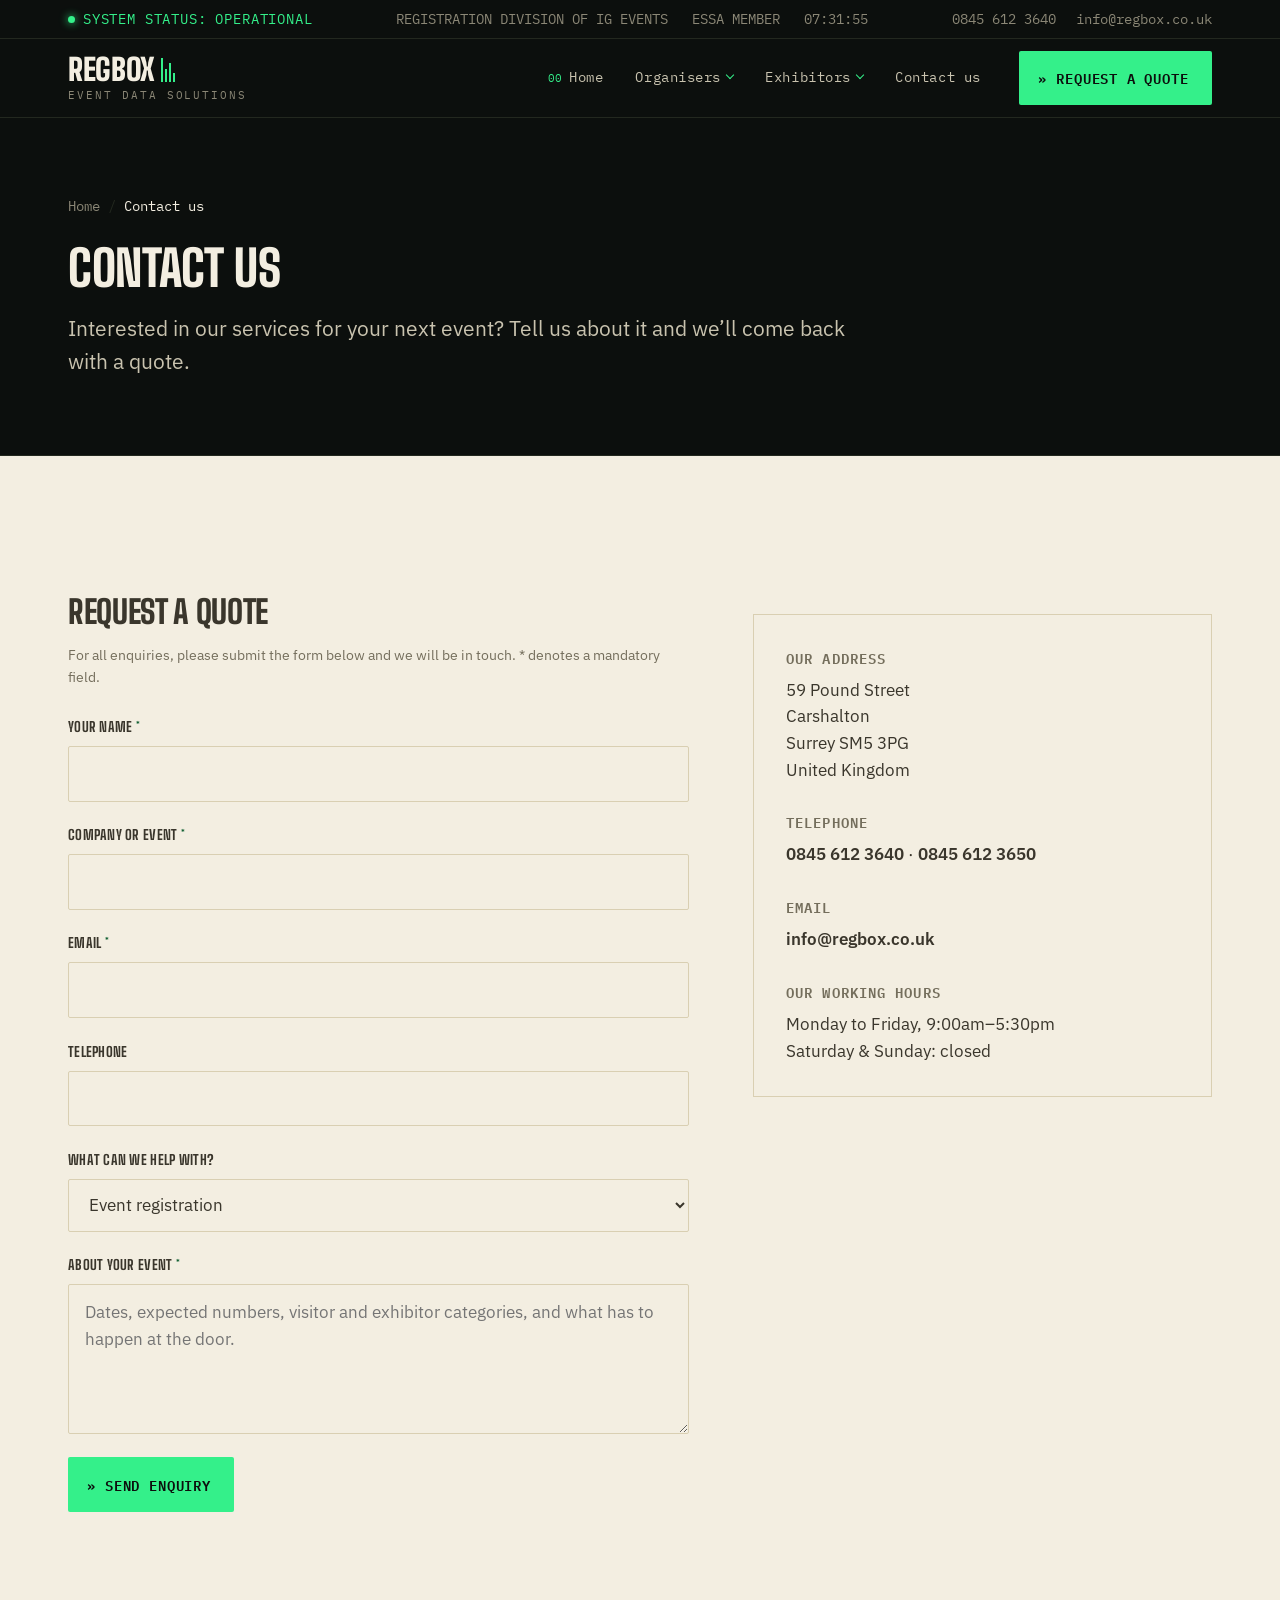
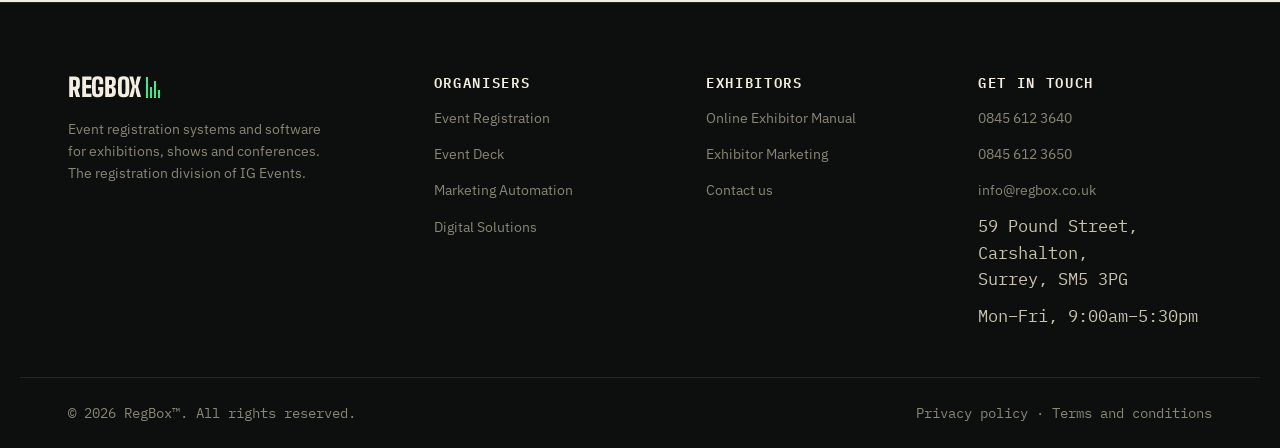
==== contact-us/index.html @ 1c0a96cd "RegBox v2 — "The Manifest" redesign concept Full site: homepage plus seven interior pages matching r" ====
<!doctype html>
<html lang="en-GB">
<head>
<meta charset="utf-8">
<meta name="viewport" content="width=device-width, initial-scale=1">
<title>Contact us — RegBox</title>
<meta name="description" content="Contact RegBox for event registration systems, exhibitor manuals and lead capture. 0845 612 3640, info@regbox.co.uk, 59 Pound Street, Carshalton, Surrey, SM5 3PG.">
<link rel="canonical" href="https://www.regbox.co.uk/contact-us/">
<meta name="robots" content="index, follow">
<link rel="icon" href="data:image/svg+xml,%3Csvg xmlns='http://www.w3.org/2000/svg' viewBox='0 0 32 32'%3E%3Crect width='32' height='32' fill='%230C0F0D'/%3E%3Crect x='9' y='9' width='14' height='14' fill='%2334F08A'/%3E%3C/svg%3E">
<meta name="theme-color" content="#0C0F0D">

<meta property="og:type" content="website">
<meta property="og:site_name" content="RegBox">
<meta property="og:locale" content="en_GB">
<meta property="og:title" content="Contact us — RegBox">
<meta property="og:description" content="Contact RegBox for event registration systems, exhibitor manuals and lead capture. 0845 612 3640, info@regbox.co.uk, 59 Pound Street, Carshalton, Surrey, SM5 3PG.">
<meta property="og:url" content="https://www.regbox.co.uk/contact-us/">
<meta name="twitter:card" content="summary">
<meta name="twitter:title" content="Contact us — RegBox">
<meta name="twitter:description" content="Contact RegBox for event registration systems, exhibitor manuals and lead capture. 0845 612 3640, info@regbox.co.uk, 59 Pound Street, Carshalton, Surrey, SM5 3PG.">

<link rel="preconnect" href="https://fonts.googleapis.com">
<link rel="preconnect" href="https://fonts.gstatic.com" crossorigin>
<link href="https://fonts.googleapis.com/css2?family=Big+Shoulders:wght@500;700;800;900&family=IBM+Plex+Mono:wght@400;500;600&family=IBM+Plex+Sans:wght@400;500;600;700&display=swap" rel="stylesheet">
<link rel="stylesheet" href="../assets/css/style.css?v=3">

<script type="application/ld+json">{"@context":"https://schema.org","@type":"Organization","name":"RegBox","alternateName":"RegBox™","url":"https://www.regbox.co.uk/","description":"Event registration systems, onsite badging, exhibitor manuals and event data solutions for UK exhibitions, shows and conferences.","telephone":"+44-845-612-3640","email":"info@regbox.co.uk","address":{"@type":"PostalAddress","streetAddress":"59 Pound Street","addressLocality":"Carshalton","addressRegion":"Surrey","postalCode":"SM5 3PG","addressCountry":"GB"},"parentOrganization":{"@type":"Organization","name":"IG Events"},"memberOf":{"@type":"Organization","name":"ESSA — Event Supplier and Services Association"}}</script>
<script type="application/ld+json">{"@context":"https://schema.org","@type":"BreadcrumbList","itemListElement":[{"@type":"ListItem","position":1,"name":"Home","item":"https://www.regbox.co.uk/"},{"@type":"ListItem","position":2,"name":"Contact us","item":"https://www.regbox.co.uk/contact-us/"}]}</script>
</head>
<body>

<a class="skip" href="#main">Skip to content</a>

<div class="manibar">
  <div class="wrap manibar__in">
    <p class="manibar__status"><span class="dot" aria-hidden="true"></span> SYSTEM STATUS: OPERATIONAL</p>
    <p class="manibar__mid">
      <span>REGISTRATION DIVISION OF IG EVENTS</span>
      <span>ESSA MEMBER</span>
      <span id="clock" class="mono" aria-label="Current time"></span>
    </p>
    <p class="manibar__links">
      <a href="tel:+448456123640">0845 612 3640</a>
      <a href="mailto:info@regbox.co.uk">info@regbox.co.uk</a>
    </p>
  </div>
</div>

<header class="site-head">
  <div class="wrap site-head__in">
    <a class="brand" href="../">
      <span class="brand__word">REGBOX<span class="bar" aria-hidden="true"><i></i><i></i><i></i><i></i></span></span>
      <span class="brand__tag">Event data solutions</span>
    </a>
    <input type="checkbox" id="navtoggle" class="navtoggle" hidden>
    <label for="navtoggle" class="burger" aria-label="Open menu"><span></span><span></span><span></span></label>
    <nav class="nav" aria-label="Primary">
      <ul>
        <li><a href="../"><span class="no">00</span> Home</a></li>
        <li class="has-sub">
          <button type="button" class="nav__parent" aria-expanded="false">Organisers</button>
          <ul class="sub">
            <li><a href="../event-registration/">Event Registration</a></li>
            <li><a href="../event-deck/">Event Deck</a></li>
            <li><a href="../marketing-automation/">Marketing Automation</a></li>
            <li><a href="../digital-solutions/">Digital Solutions</a></li>
          </ul>
        </li>
        <li class="has-sub">
          <button type="button" class="nav__parent" aria-expanded="false">Exhibitors</button>
          <ul class="sub">
            <li><a href="../online-exhibitor-manual/">Online Exhibitor Manual</a></li>
            <li><a href="../exhibitor-marketing/">Exhibitor Marketing</a></li>
          </ul>
        </li>
        <li><a href="../contact-us/" aria-current="page">Contact us</a></li>
      </ul>
      <a class="btn btn--primary nav__cta" href="../contact-us/">Request a quote</a>
    </nav>
  </div>
</header>

<main id="main">

  <section class="phead">
    <div class="wrap">
      <ol class="crumbs">
        <li><a href="../">Home</a></li>
        <li aria-current="page">Contact us</li>
      </ol>
      <h1>Contact us</h1>
      <p class="phead__lede">Interested in our services for your next event? Tell us about it and we’ll come back with a quote.</p>
    </div>
  </section>

  <section class="section section--paper">
    <div class="wrap">
      <div class="contact">
        <div>
          <h2 style="font-size: var(--step-2); margin-bottom: 1rem;">Request a quote</h2>
          <p class="formnote">For all enquiries, please submit the form below and we will
             be in touch. <span class="req">*</span> denotes a mandatory field.</p>

          <!-- NOT WIRED UP. A static site cannot process a submission. Point action= at a
               form service or an endpoint before this goes live, or the form will
               silently do nothing. -->
          <form method="post" action="#" novalidate>
            <div class="field">
              <label for="f-name">Your name <span class="req" aria-hidden="true">*</span></label>
              <input id="f-name" name="name" type="text" autocomplete="name" required>
            </div>
            <div class="field">
              <label for="f-company">Company or event <span class="req" aria-hidden="true">*</span></label>
              <input id="f-company" name="company" type="text" autocomplete="organization" required>
            </div>
            <div class="field">
              <label for="f-email">Email <span class="req" aria-hidden="true">*</span></label>
              <input id="f-email" name="email" type="email" autocomplete="email" required>
            </div>
            <div class="field">
              <label for="f-phone">Telephone</label>
              <input id="f-phone" name="phone" type="tel" autocomplete="tel">
            </div>
            <div class="field">
              <label for="f-interest">What can we help with?</label>
              <select id="f-interest" name="interest">
                <option>Event registration</option>
                <option>Event Deck</option>
                <option>Marketing automation</option>
                <option>Digital solutions</option>
                <option>Online exhibitor manual</option>
                <option>Exhibitor marketing</option>
                <option>Something else</option>
              </select>
            </div>
            <div class="field">
              <label for="f-msg">About your event <span class="req" aria-hidden="true">*</span></label>
              <textarea id="f-msg" name="message" required
                placeholder="Dates, expected numbers, visitor and exhibitor categories, and what has to happen at the door."></textarea>
            </div>
            <button class="btn btn--primary" type="submit">Send enquiry</button>
          </form>
        </div>

        <dl class="deets">
          <div>
            <dt>Our address</dt>
            <dd><address>59 Pound Street<br>Carshalton<br>Surrey SM5 3PG<br>United Kingdom</address></dd>
          </div>
          <div>
            <dt>Telephone</dt>
            <dd><a href="tel:+448456123640">0845 612 3640</a> &middot; <a href="tel:+448456123650">0845 612 3650</a></dd>
          </div>
          <div>
            <dt>Email</dt>
            <dd><a href="mailto:info@regbox.co.uk">info@regbox.co.uk</a></dd>
          </div>
          <div>
            <dt>Our working hours</dt>
            <dd>Monday to Friday, 9:00am&ndash;5:30pm<br>Saturday &amp; Sunday: closed</dd>
          </div>
        </dl>
      </div>
    </div>
  </section>

</main>

<footer class="foot">
  <div class="wrap foot__in">
    <div class="foot__brand">
      <a class="brand" href="../"><span class="brand__word">REGBOX<span class="bar" aria-hidden="true"><i></i><i></i><i></i><i></i></span></span></a>
      <p>Event registration systems and software for exhibitions, shows and
         conferences. The registration division of IG&nbsp;Events.</p>
    </div>
    <nav class="foot__nav" aria-label="Organisers">
      <h2>Organisers</h2>
      <ul>
        <li><a href="../event-registration/">Event Registration</a></li>
        <li><a href="../event-deck/">Event Deck</a></li>
        <li><a href="../marketing-automation/">Marketing Automation</a></li>
        <li><a href="../digital-solutions/">Digital Solutions</a></li>
      </ul>
    </nav>
    <nav class="foot__nav" aria-label="Exhibitors">
      <h2>Exhibitors</h2>
      <ul>
        <li><a href="../online-exhibitor-manual/">Online Exhibitor Manual</a></li>
        <li><a href="../exhibitor-marketing/">Exhibitor Marketing</a></li>
        <li><a href="../contact-us/">Contact us</a></li>
      </ul>
    </nav>
    <div class="foot__contact">
      <h2>Get in touch</h2>
      <ul>
        <li><a href="tel:+448456123640">0845 612 3640</a></li>
        <li><a href="tel:+448456123650">0845 612 3650</a></li>
        <li><a href="mailto:info@regbox.co.uk">info@regbox.co.uk</a></li>
        <li class="mono">59 Pound Street, Carshalton,<br>Surrey, SM5 3PG</li>
        <li class="mono">Mon–Fri, 9:00am–5:30pm</li>
      </ul>
    </div>
  </div>
  <div class="wrap foot__legal">
    <p>&copy; <span id="yr">2026</span> RegBox™. All rights reserved.</p>
    <p><a href="../privacy-policy/">Privacy policy</a> · <a href="../tos/">Terms and conditions</a></p>
  </div>
</footer>

<script src="../assets/js/site.js?v=3" defer></script>
</body>
</html>
---- assets/css/style.css ----
/* ==========================================================================
   RegBox — homepage concept: "The Manifest"
   RegBox turns a person into a validated record the moment they sign up, and
   that record is checked at the door and read again at the stand. This design
   treats the homepage as that record's own paper trail: a departures manifest
   for a show floor, set in split-flap and ticket-stock materials, not a
   generic SaaS dashboard mock.

   Palette is a deliberate departure from the brand's own consumer orange —
   this is a concept exploration, not the shipped identity. Near-black board,
   warm ticket-stock paper, one phosphor-green signal colour (the "admitted"
   light), used the way a real departures board uses it: sparingly, for status.

   Contrast, measured:
     #34F08A (signal) on #0C0F0D (ink)   ≈ 15.4:1 — safe for any text size.
     #0B5C2E (signal-deep) on #F3EEE1 (paper) ≈ 8.9:1 — safe for body text.
     #C9C3AF (muted-on-ink) on #0C0F0D        ≈ 9.7:1 — body copy on dark.
     #3A362C (body) on #F3EEE1                ≈ 10.8:1 — body copy on paper.
   ========================================================================== */

:root {
  --ink: #0C0F0D;
  --ink-2: #171B18;        /* panel tone one step up from the ground, on dark */
  --ink-3: #23281F;        /* hairline / row-divider tone on dark */
  --paper: #F3EEE1;
  --paper-2: #E7DFC9;      /* ticket-stock shade for alternating rows, on light */
  --line-paper: #D9CFB2;

  --signal: #34F08A;       /* bright phosphor — large text, icons, glow, dark ground only */
  --signal-deep: #0B5C2E;  /* body-size signal text, light ground */
  --signal-dim: rgba(52, 240, 138, .16);

  --body-on-ink: #C9C3AF;
  --muted-on-ink: #8B8776;
  --body: #3A362C;
  --muted: #746E5C;

  --wrap: 1240px;
  --gut: clamp(1.25rem, 4vw, 3rem);
  --r: 2px;

  --display: 'Big Shoulders', system-ui, sans-serif;
  --body-font: 'IBM Plex Sans', system-ui, sans-serif;
  --mono: 'IBM Plex Mono', ui-monospace, 'SFMono-Regular', monospace;

  --step--1: clamp(0.8rem, 0.78rem + 0.1vw, 0.875rem);
  --step-0:  clamp(0.9375rem, 0.9rem + 0.18vw, 1.0625rem);
  --step-1:  clamp(1.125rem, 1.05rem + 0.36vw, 1.375rem);
  --step-2:  clamp(1.5rem, 1.3rem + 0.9vw, 2.1rem);
  --step-3:  clamp(2rem, 1.55rem + 2vw, 3.1rem);
  --step-4:  clamp(2.75rem, 1.7rem + 4.6vw, 5.6rem);

  --ease: cubic-bezier(0.2, 0.85, 0.3, 1);
  --ease-flap: cubic-bezier(0.5, 0, 0.15, 1);
}

/* --------------------------------------------------------------- reset -- */

*, *::before, *::after { box-sizing: border-box; }
html { -webkit-text-size-adjust: 100%; }
body {
  margin: 0;
  font-family: var(--body-font);
  font-size: var(--step-0);
  line-height: 1.6;
  color: var(--body-on-ink);
  background: var(--ink);
  -webkit-font-smoothing: antialiased;
}
img { max-width: 100%; height: auto; display: block; }
h1, h2, h3 { margin: 0; font-family: var(--display); font-weight: 800; line-height: 0.95; text-transform: uppercase; letter-spacing: -0.01em; text-wrap: balance; }
p { margin: 0; }
ul, ol { margin: 0; padding: 0; list-style: none; }
a { color: inherit; text-decoration: none; }

:where(a, button, input, label, [tabindex]):focus-visible {
  outline: 2px solid var(--signal);
  outline-offset: 3px;
  border-radius: 1px;
}

.wrap { width: 100%; max-width: var(--wrap); margin-inline: auto; padding-inline: var(--gut); }
.mono { font-family: var(--mono); }

.skip { position: absolute; left: -9999px; top: 0; z-index: 99; background: var(--signal); color: var(--ink); padding: .75rem 1.25rem; font-weight: 700; }
.skip:focus { left: 0; }

/* ---------------------------------------------------------- ledger tags -- */

.tag {
  display: inline-flex; align-items: center; gap: .45rem;
  font-family: var(--mono); font-size: var(--step--1);
  letter-spacing: .04em; text-transform: uppercase;
  padding: .3rem .6rem; border: 1px solid var(--ink-3); border-radius: var(--r);
  color: var(--muted-on-ink);
}
.tag::before { content: ""; width: 6px; height: 6px; border-radius: 50%; background: var(--signal); box-shadow: 0 0 6px var(--signal); flex: none; }

/* ---------------------------------------------------------- perforation -- */

.perf {
  height: 14px;
  background-image: radial-gradient(circle at center, var(--ink) 0 3px, transparent 3.5px);
  background-size: 16px 16px;
  background-repeat: repeat-x;
  background-position: center;
}
.perf--paper { background-image: radial-gradient(circle at center, var(--paper) 0 3px, transparent 3.5px); }

/* ------------------------------------------------------------ buttons -- */

.btn {
  display: inline-flex; align-items: center; gap: .6rem;
  font-family: var(--mono); font-weight: 600; font-size: var(--step--1);
  letter-spacing: .06em; text-transform: uppercase;
  padding: .95rem 1.4rem 0.95rem 1.1rem;
  border: 1px solid transparent; border-radius: var(--r);
  transition: background-color .18s var(--ease), color .18s var(--ease), border-color .18s var(--ease), transform .18s var(--ease);
  position: relative;
}
.btn::before { content: "»"; font-family: var(--mono); }
.btn--primary { background: var(--signal); color: var(--ink); }
.btn--primary:hover { background: #5CF7A3; transform: translateY(-2px); }
.btn--primary:active { transform: translateY(0); }
.btn--line { border-color: var(--ink-3); color: var(--body-on-ink); }
.btn--line:hover { border-color: var(--signal); color: var(--signal); }
.btn--line-dark { border-color: var(--line-paper); color: var(--body); }
.btn--line-dark:hover { border-color: var(--signal-deep); color: var(--signal-deep); }

.tel {
  font-family: var(--mono); font-weight: 600; font-size: var(--step-0);
  border-bottom: 1px solid currentColor; padding-bottom: 1px;
}

/* ------------------------------------------------------------ manifest bar -- */

.manibar {
  background: var(--ink); border-bottom: 1px solid var(--ink-3);
  font-family: var(--mono); font-size: var(--step--1); color: var(--muted-on-ink);
}
.manibar__in {
  display: flex; align-items: center; justify-content: space-between;
  gap: 1rem; padding-block: .5rem; flex-wrap: wrap;
}
.manibar__status { display: flex; align-items: center; gap: .5rem; color: var(--signal); letter-spacing: .06em; }
.manibar__status .dot { width: 7px; height: 7px; border-radius: 50%; background: var(--signal); box-shadow: 0 0 8px var(--signal); animation: pulse 2.2s var(--ease) infinite; }
.manibar__mid { display: flex; gap: 1.5rem; flex-wrap: wrap; color: var(--muted-on-ink); }
.manibar__links { display: flex; gap: 1.25rem; }
.manibar a:hover { color: var(--signal); }
@keyframes pulse { 0%, 100% { opacity: 1; } 50% { opacity: .35; } }

/* ------------------------------------------------------------------ head -- */

.site-head { background: var(--ink); position: sticky; top: 0; z-index: 30; border-bottom: 1px solid var(--ink-3); }
.site-head__in { display: flex; align-items: center; justify-content: space-between; gap: 1.5rem; min-height: 78px; }
.brand { display: flex; flex-direction: column; line-height: 1; gap: .3rem; }
.brand__word { font-family: var(--display); font-weight: 900; font-size: 1.9rem; letter-spacing: -.01em; color: var(--paper); display: flex; align-items: center; gap: .35rem; }
.brand__word .bar { display: inline-flex; gap: 2px; align-items: flex-end; height: .8em; }
.brand__word .bar i { display: block; width: 2px; background: var(--signal); }
.brand__word .bar i:nth-child(1) { height: 100%; } .brand__word .bar i:nth-child(2) { height: 55%; }
.brand__word .bar i:nth-child(3) { height: 80%; } .brand__word .bar i:nth-child(4) { height: 40%; }
.brand__tag { font-family: var(--mono); font-size: .68rem; letter-spacing: .18em; text-transform: uppercase; color: var(--muted-on-ink); }

.nav { display: flex; align-items: center; gap: clamp(1.5rem, 3vw, 3rem); }
.nav ul { display: flex; gap: clamp(1.25rem, 2.5vw, 2.25rem); }
.nav ul a {
  font-family: var(--mono); font-size: var(--step--1); letter-spacing: .04em;
  color: var(--body-on-ink); display: flex; align-items: baseline; gap: .4rem;
  padding-block: .3rem; border-bottom: 2px solid transparent;
  transition: color .18s var(--ease), border-color .18s var(--ease);
}
.nav ul a .no { color: var(--signal); font-size: .82em; }
.nav ul a:hover { color: var(--paper); border-color: var(--signal); }
.navtoggle, .burger { display: none; }

/* Organisers/Exhibitors group other pages and have none of their own on the
   live site (href="#"), so they're buttons, not links — matches regbox.co.uk. */
.nav__parent {
  font: inherit; font-family: var(--mono); font-size: var(--step--1); letter-spacing: .04em;
  color: var(--body-on-ink); background: none; border: 0; cursor: pointer;
  padding: .3rem 0; margin: 0; display: inline-flex; align-items: center; gap: .4rem;
  border-bottom: 2px solid transparent;
  transition: color .18s var(--ease), border-color .18s var(--ease);
}
.nav__parent::after {
  content: ""; width: 6px; height: 6px;
  border-right: 1.5px solid var(--signal); border-bottom: 1.5px solid var(--signal);
  transform: translateY(-2px) rotate(45deg);
  transition: transform .18s var(--ease);
}
.nav__parent[aria-expanded="true"]::after { transform: translateY(1px) rotate(-135deg); }
.has-sub { position: relative; }
.has-sub:hover .nav__parent, .has-sub:focus-within .nav__parent { color: var(--paper); border-color: var(--signal); }

.sub {
  position: absolute; top: 100%; left: -1.25rem; z-index: 30;
  min-width: 250px; background: var(--ink-2); border: 1px solid var(--ink-3);
  padding: .4rem 0;
  opacity: 0; visibility: hidden; transform: translateY(-4px);
  transition: opacity .16s var(--ease), transform .16s var(--ease), visibility .16s;
}
.has-sub:hover .sub, .has-sub:focus-within .sub,
.nav__parent[aria-expanded="true"] + .sub { opacity: 1; visibility: visible; transform: none; }
.sub a {
  display: block; padding: .65rem 1.25rem;
  font-family: var(--mono); font-size: var(--step--1); color: var(--body-on-ink);
}
.sub a:hover, .sub a:focus-visible { background: var(--ink-3); color: var(--paper); }
.sub a[aria-current="page"] { color: var(--signal); }

/* ----------------------------------------------------------------- hero -- */

.hero { background: var(--ink); padding-block: clamp(3rem, 6vw, 5.5rem) clamp(3.5rem, 7vw, 6.5rem); overflow: clip; position: relative; }
.hero__in { display: grid; gap: clamp(2.5rem, 5vw, 4.5rem); grid-template-columns: minmax(0, 1.1fr) minmax(0, .9fr); align-items: center; }

.flapline { display: grid; gap: .2em; }
.flapword {
  font-family: var(--display); font-weight: 900; text-transform: uppercase;
  font-size: var(--step-4); line-height: .92; letter-spacing: -.01em;
  color: var(--paper); white-space: nowrap;
}
.flapword .face { display: inline-block; }
.flapword.is-live .face { color: var(--signal); text-shadow: 0 0 24px var(--signal-dim); }

.hero__lede { margin-top: 1.75rem; font-size: var(--step-1); line-height: 1.55; max-width: 46ch; color: var(--body-on-ink); }
.hero__actions { margin-top: 2.25rem; display: flex; flex-wrap: wrap; align-items: center; gap: 1.25rem; }
.hero__tags { margin-top: 2.25rem; display: flex; flex-wrap: wrap; gap: .6rem; }

/* the boarding-record card */
.ticket { background: var(--ink-2); border: 1px solid var(--ink-3); border-radius: var(--r); position: relative; }
.ticket__head { display: flex; justify-content: space-between; align-items: center; padding: 1.1rem 1.4rem; }
.ticket__head .lbl { font-family: var(--mono); font-size: .7rem; letter-spacing: .14em; text-transform: uppercase; color: var(--muted-on-ink); }
.ticket__head .id { font-family: var(--mono); font-size: .7rem; color: var(--signal); letter-spacing: .06em; }
.ticket__rows { padding: .5rem 1.4rem 1.4rem; display: grid; gap: 0; }
.trow { display: grid; grid-template-columns: 28px 1fr auto; align-items: center; gap: 1rem; padding-block: 1.1rem; border-top: 1px solid var(--ink-3); opacity: .4; transition: opacity .5s var(--ease); }
.trow:first-child { border-top: 0; }
.trow.is-lit { opacity: 1; }
.trow__dot { width: 12px; height: 12px; border-radius: 50%; border: 1.5px solid var(--ink-3); transition: border-color .4s var(--ease), background-color .4s var(--ease), box-shadow .4s var(--ease); }
.trow.is-lit .trow__dot { border-color: var(--signal); background: var(--signal); box-shadow: 0 0 10px var(--signal); }
.trow__label { display: flex; flex-direction: column; gap: .15rem; }
.trow__stage { font-family: var(--mono); font-size: .68rem; letter-spacing: .12em; text-transform: uppercase; color: var(--muted-on-ink); }
.trow__name { font-family: var(--display); font-weight: 700; font-size: 1.15rem; text-transform: uppercase; color: var(--paper); letter-spacing: 0; }
.trow__status { font-family: var(--mono); font-size: .68rem; letter-spacing: .1em; text-transform: uppercase; color: var(--ink-3); transition: color .4s var(--ease); }
.trow.is-lit .trow__status { color: var(--signal); }
.ticket__foot { padding: 1.1rem 1.4rem; }
.barcode { display: flex; align-items: flex-end; gap: 2px; height: 30px; }
.barcode i { display: block; background: var(--ink-3); width: 2px; }

/* ---------------------------------------------------------- page header -- */

.phead { background: var(--ink); padding-block: clamp(3rem, 6vw, 5rem) clamp(3.5rem, 6vw, 5.5rem); border-bottom: 1px solid var(--ink-3); }
.crumbs { display: flex; flex-wrap: wrap; gap: .5rem; font-family: var(--mono); font-size: var(--step--1); color: var(--muted-on-ink); margin-bottom: 1.75rem; }
.crumbs a { color: var(--muted-on-ink); }
.crumbs a:hover { color: var(--signal); }
.crumbs li::after { content: "/"; margin-left: .5rem; color: var(--ink-3); }
.crumbs li:last-child::after { content: none; }
.crumbs [aria-current="page"] { color: var(--paper); }
.phead h1 { color: var(--paper); font-size: var(--step-3); max-width: 20ch; }
.phead__lede { margin-top: 1.25rem; font-size: var(--step-1); line-height: 1.55; max-width: 60ch; color: var(--body-on-ink); }

/* ---------------------------------------------------------------- prose -- */

.prose { max-width: 68ch; font-size: var(--step-1); line-height: 1.6; }
.prose > * + * { margin-top: 1.25rem; }

/* -------------------------------------------------------------- contact -- */

.contact { margin-top: clamp(2.5rem, 4vw, 3.5rem); display: grid; grid-template-columns: 1.15fr .85fr; gap: clamp(2.5rem, 5vw, 4.5rem); align-items: start; }
.field { display: grid; gap: .5rem; margin-bottom: 1.4rem; }
.field label { font-family: var(--display); font-weight: 700; font-size: var(--step--1); text-transform: uppercase; letter-spacing: .02em; color: var(--body); }
.field .req { color: var(--signal-deep); }
.field input, .field textarea, .field select {
  font: inherit; font-family: var(--body-font); color: var(--body);
  padding: .85rem 1rem; border: 1px solid var(--line-paper); border-radius: var(--r);
  background: var(--paper); width: 100%;
}
.field input:hover, .field textarea:hover, .field select:hover { border-color: var(--muted); }
.field input:focus-visible, .field textarea:focus-visible, .field select:focus-visible { border-color: var(--signal-deep); outline-color: var(--signal-deep); outline-offset: 1px; }
.field textarea { min-height: 150px; resize: vertical; }
.formnote { font-size: var(--step--1); color: var(--muted); margin-bottom: 1.75rem; }
.deets { display: grid; gap: 1.75rem; border: 1px solid var(--line-paper); padding: clamp(1.5rem, 2.5vw, 2rem); background: var(--paper); }
.deets dt { font-family: var(--mono); font-weight: 600; font-size: var(--step--1); color: var(--muted); text-transform: uppercase; letter-spacing: .08em; }
.deets dd { margin: .5rem 0 0; font-size: var(--step-0); }
.deets a { color: var(--body); font-weight: 600; transition: color .18s var(--ease); }
.deets a:hover { color: var(--signal-deep); }
.deets address { font-style: normal; margin: 0; }

/* ----------------------------------------------------------- event deck -- */
/* A sample Event Deck view, redrawn in the ticket/manifest system: bordered
   panels in --ink-2, hairline --ink-3 dividers, the phosphor signal reserved
   for the one series or figure that matters most per panel. Real
   interaction, not more decoration: a clickable legend that isolates a
   series, and native title-tooltips on the bar chart (the one chart here
   with exact values — the line chart's source was marked illustrative, so
   it stays a shape only). */

.deck { margin-top: clamp(2.5rem, 4vw, 3.5rem); border: 1px solid var(--ink-3); background: var(--ink-2); }
.deck__bar { display: flex; align-items: center; justify-content: space-between; gap: 1rem; flex-wrap: wrap; padding: 1rem 1.5rem; border-bottom: 1px solid var(--ink-3); }
.deck__bar .lbl { font-family: var(--mono); font-size: var(--step--1); letter-spacing: .08em; text-transform: uppercase; color: var(--muted-on-ink); display: flex; align-items: center; gap: .5rem; }
.deck__bar .lbl .dot { width: 6px; height: 6px; border-radius: 50%; background: var(--signal); box-shadow: 0 0 6px var(--signal); }
.deck__bar .id { font-family: var(--mono); font-size: var(--step--1); color: var(--muted-on-ink); }

.deck__kpis { display: grid; grid-template-columns: repeat(4, 1fr); border-bottom: 1px solid var(--ink-3); }
.deck__kpi { padding: clamp(1.25rem, 2vw, 1.75rem); }
.deck__kpi + .deck__kpi { border-left: 1px solid var(--ink-3); }
.deck__kpi .v { font-family: var(--display); font-weight: 800; font-size: clamp(1.75rem, 3vw, 2.5rem); color: var(--paper); letter-spacing: -.01em; font-feature-settings: 'tnum' 1; line-height: 1; }
.deck__kpi.is-accent .v { color: var(--signal); text-shadow: 0 0 18px var(--signal-dim); }
.deck__kpi .l { margin-top: .5rem; font-size: var(--step--1); color: var(--muted-on-ink); }

.deck__panels { display: grid; grid-template-columns: 1.6fr 1fr; }
.deck__col { display: flex; flex-direction: column; }
.deck__col + .deck__col { border-left: 1px solid var(--ink-3); }
.deck__panel { padding: clamp(1.25rem, 2vw, 1.75rem); }
.deck__panel + .deck__panel { border-top: 1px solid var(--ink-3); }
.deck__panel h4 { font-family: var(--display); font-weight: 700; font-size: var(--step-1); text-transform: uppercase; color: var(--paper); }
.deck__panel .sub { margin-top: .25rem; font-family: var(--mono); font-size: var(--step--1); color: var(--muted-on-ink); }

.deck__legend { margin-top: 1.25rem; display: flex; flex-wrap: wrap; gap: .5rem; }
.deck__legend button {
  font: inherit; background: none; border: 1px solid transparent; border-radius: var(--r);
  display: inline-flex; align-items: center; gap: .5rem; padding: .3rem .55rem .3rem .4rem;
  font-family: var(--mono); font-size: var(--step--1); color: var(--body-on-ink); cursor: pointer;
  transition: opacity .18s var(--ease), border-color .18s var(--ease);
}
.deck__legend button:hover { border-color: var(--ink-3); }
.deck__legend button[aria-pressed="false"] { opacity: .4; }
.deck__legend i { width: 16px; height: 0; border-top: 2px solid; display: inline-block; }
.deck__legend .s1 i { border-color: var(--signal); }
.deck__legend .s2 i { border-color: var(--paper); border-top-style: dashed; }
.deck__legend .s3 i { border-color: var(--muted-on-ink); border-top-style: dotted; }

.deck__chart { margin-top: 1rem; width: 100%; height: auto; }
.deck__chart text { font-family: var(--mono); font-size: 9px; fill: var(--muted-on-ink); }
.deck__chart .axis { stroke: var(--ink-3); stroke-width: 1; }
.deck__chart .s1 { stroke: var(--signal); transition: opacity .3s var(--ease); }
.deck__chart .s2 { stroke: var(--paper); stroke-dasharray: 5 3; opacity: .55; transition: opacity .3s var(--ease); }
.deck__chart .s3 { stroke: var(--muted-on-ink); stroke-dasharray: 1 3; stroke-linecap: round; transition: opacity .3s var(--ease); }
.deck__chart .s1.is-off, .deck__chart .s2.is-off, .deck__chart .s3.is-off { opacity: 0; }
.deck__chart .s1 { stroke-dasharray: 900; stroke-dashoffset: 900; transition: stroke-dashoffset 1.1s var(--ease) .3s, opacity .3s var(--ease); }
.deck.is-in .deck__chart .s1 { stroke-dashoffset: 0; }

.deck__chart .bar { fill: var(--signal); transition: fill .15s var(--ease); }
.deck__chart .bar:hover { fill: #5CF7A3; }
.deck__chart .bar-label { fill: var(--paper); font-weight: 600; text-anchor: middle; }
.deck__chart .day-label { text-anchor: middle; }

.deck__list { margin-top: 0; display: grid; gap: 0; }
.deck__row { display: flex; align-items: center; justify-content: space-between; gap: 1rem; padding-block: .8rem; margin-inline: -.5rem; padding-inline: .5rem; border-top: 1px solid var(--ink-3); transition: background-color .15s var(--ease); }
.deck__row:first-child { border-top: 0; }
.deck__row:hover { background: var(--ink-3); }
.deck__row .name { font-size: var(--step--1); color: var(--body-on-ink); display: flex; align-items: center; gap: .6rem; }
.deck__row .name .rank { font-family: var(--mono); color: var(--signal); }
.deck__row .val { font-family: var(--mono); font-weight: 600; font-size: var(--step--1); color: var(--paper); font-feature-settings: 'tnum' 1; }
.deck__row .track { flex: 1; height: 4px; background: var(--ink-3); position: relative; margin: 0 1rem; }
.deck__row .fill { position: absolute; inset: 0; background: var(--signal); }
.deck__row.is-muted .fill { background: var(--muted-on-ink); opacity: .5; }

/* ------------------------------------------------------------ campaign flow -- */
/* A sample campaign, redrawn as RegBox's own visual builder rather than a
   stock flowchart illustration — same grammar as Event Deck: an ink panel,
   a real legend that isolates something on click, one clean entrance beat.
   The tree connectors are a plain nested <ul>, not SVG or JS layout — each
   li borrows a shared 28px row-gap to draw its own quarter of the joint
   automatically, so any branch shape stays correct without measuring
   anything. */

.ftree-wrap { padding: clamp(1.5rem, 3vw, 2.25rem); }
.ftree-cap { max-width: 62ch; font-size: var(--step--1); line-height: 1.55; color: var(--muted-on-ink); }

.ftree, .ftree ul { list-style: none; margin: 0; padding: 0; }
.ftree {
  margin-top: 2rem; text-align: center; overflow-x: auto; padding-bottom: .5rem;
  opacity: 0; transform: translateY(10px);
  transition: opacity .6s var(--ease), transform .6s var(--ease);
}
.deck.is-in .ftree { opacity: 1; transform: none; }
.ftree ul { padding-top: 28px; position: relative; display: flex; justify-content: center; }
.ftree li {
  display: flex; flex-direction: column; align-items: center;
  list-style-type: none; position: relative; padding: 28px 8px 0 8px;
}
.ftree li::before, .ftree li::after {
  content: ""; position: absolute; top: 0; right: 50%;
  border-top: 1px solid var(--ink-3); width: 50%; height: 28px;
}
.ftree li::after { right: auto; left: 50%; border-left: 1px solid var(--ink-3); }
.ftree li:only-child::after, .ftree li:only-child::before { display: none; }
.ftree li:only-child { padding-top: 0; }
.ftree li:first-child::before, .ftree li:last-child::after { border: 0 none; }
.ftree li:last-child::before { border-right: 1px solid var(--ink-3); }
.ftree ul ul::before {
  content: ""; position: absolute; top: 0; left: 50%;
  border-left: 1px solid var(--ink-3); width: 0; height: 28px;
}

.fnode {
  display: inline-flex; flex-direction: column; gap: .25rem;
  min-width: 168px; max-width: 208px;
  background: var(--ink); border: 1px solid var(--ink-3);
  padding: .7rem .9rem; text-align: left;
  transition: opacity .25s var(--ease);
}
.fnode__type { font-family: var(--mono); font-size: .66rem; letter-spacing: .1em; text-transform: uppercase; color: var(--muted-on-ink); display: flex; align-items: center; gap: .4rem; }
.fnode__type::before { content: ""; width: 12px; height: 0; border-top-width: 2px; border-top-style: solid; display: inline-block; }
.fnode__label { font-size: var(--step--1); color: var(--paper); line-height: 1.35; }
.fnode[data-type="trigger"] { background: var(--ink-2); }
.fnode[data-type="trigger"] .fnode__type { color: var(--signal); }
.fnode[data-type="trigger"] .fnode__type::before { border-color: var(--signal); }
.fnode[data-type="decision"] .fnode__type { color: var(--signal); }
.fnode[data-type="decision"] .fnode__type::before { border-color: var(--signal); }
.fnode[data-type="action"] .fnode__type::before { border-color: var(--paper); border-top-style: dashed; }
.fnode[data-type="condition"] .fnode__type::before { border-color: var(--muted-on-ink); border-top-style: dotted; }
.fnode.is-off { opacity: .2; }
.fnode--wait {
  display: inline-block; min-width: 0; max-width: none;
  border: 1px dashed var(--ink-3); border-radius: 999px; background: none;
  padding: .35rem .9rem;
}
.fnode--wait .fnode__label { font-family: var(--mono); font-size: .68rem; color: var(--muted-on-ink); letter-spacing: .04em; }

.ftree-wrap .deck__legend { margin-top: 1.75rem; justify-content: center; }
.ftree-wrap .deck__legend button { align-items: flex-start; max-width: 260px; text-align: left; }
.ftree-wrap .deck__legend i { margin-top: .45em; flex: none; }

/* ------------------------------------------------------------- email mock -- */

.mock { margin-top: clamp(2.25rem, 4vw, 3.25rem); display: grid; grid-template-columns: 1fr 200px; gap: 1px; background: var(--line-paper); border: 1px solid var(--line-paper); max-width: 900px; }
.mock__canvas { background: var(--paper); padding: 1.25rem; display: grid; gap: .85rem; align-content: start; }
.mock__hero { background: var(--ink); padding: 1.6rem 1.4rem; border-radius: var(--r); }
.mock__subject { font-family: var(--display); font-weight: 800; font-size: var(--step-1); text-transform: none; color: var(--paper); letter-spacing: -.005em; }
.mock__sub { margin-top: .4rem; font-size: var(--step--1); color: var(--body-on-ink); }
.mock__btn { margin-top: 1rem; display: inline-block; font-family: var(--mono); font-size: .68rem; letter-spacing: .06em; text-transform: uppercase; background: var(--signal); color: var(--ink); padding: .5rem .9rem; border-radius: var(--r); }
.mock__row { display: flex; gap: .85rem; }
.mock__ph { flex: 1; height: 14px; background: var(--paper-2); border-radius: 2px; }
.mock__ph--sm { flex: .5; }
.mock__blocks { background: var(--paper); padding: 1.25rem 1rem; }
.mock__blocks-label { font-size: var(--step--1); color: var(--muted); letter-spacing: .1em; text-transform: uppercase; margin-bottom: .75rem; }
.mock__blocks ul { display: grid; gap: .5rem; }
.mock__blocks li { font-family: var(--mono); font-size: var(--step--1); color: var(--body); border: 1px solid var(--line-paper); padding: .5rem .65rem; }

@media (max-width: 780px) {
  .deck__kpis { grid-template-columns: repeat(2, 1fr); }
  .deck__kpi:nth-child(3) { border-left: 0; border-top: 1px solid var(--ink-3); }
  .deck__kpi:nth-child(4) { border-top: 1px solid var(--ink-3); }
  .deck__panels { grid-template-columns: 1fr; }
  .deck__col + .deck__col { border-left: 0; border-top: 1px solid var(--ink-3); }
  .contact { grid-template-columns: 1fr; }

  .ftree { text-align: left; }
  .ftree ul { flex-direction: column; padding-top: 0; align-items: flex-start; }
  .ftree li { align-items: flex-start; padding: 0 0 0 1.1rem; margin-top: .85rem; }
  .ftree li::before, .ftree li::after, .ftree ul ul::before { display: none; }
  .ftree li ul { border-left: 1px solid var(--ink-3); margin-left: .55rem; padding-left: 0; }
  .mock { grid-template-columns: 1fr; }
}

/* ---------------------------------------------------------------- howit -- */

.section { padding-block: clamp(3.5rem, 7vw, 6rem); }
.section--paper { background: var(--paper); color: var(--body); }
.section--ink { background: var(--ink); }
.section__head { max-width: 62ch; }
.section__eyebrow { font-family: var(--mono); font-size: var(--step--1); letter-spacing: .12em; text-transform: uppercase; color: var(--signal-deep); display: flex; align-items: center; gap: .55rem; }
.section--ink .section__eyebrow { color: var(--signal); }
.section__eyebrow::before { content: ""; width: 22px; height: 1px; background: currentColor; }
.section__head h2 { font-size: var(--step-3); margin-top: .6rem; color: var(--body); }
.section--ink .section__head h2 { color: var(--paper); }
.section__head p { margin-top: 1.1rem; font-size: var(--step-1); line-height: 1.55; }

.compare { margin-top: clamp(2.25rem, 4vw, 3.5rem); display: grid; grid-template-columns: repeat(2, 1fr); gap: 1px; background: var(--line-paper); border: 1px solid var(--line-paper); }
.cpanel { background: var(--paper); padding: clamp(1.75rem, 3vw, 2.5rem); }
.cpanel--bad .cpanel__tag { color: #8A2E1E; }
.cpanel--good { background: #0C0F0D; color: var(--paper); }
.cpanel--good .cpanel__tag { color: var(--signal); }
.cpanel__tag { font-family: var(--mono); font-size: var(--step--1); letter-spacing: .1em; text-transform: uppercase; }
.cpanel h3 { margin-top: .6rem; font-size: var(--step-2); text-transform: none; letter-spacing: -0.01em; }
.cpanel--good h3 { color: var(--paper); }
.cpanel p { margin-top: .9rem; font-size: var(--step-0); line-height: 1.6; }
.cpanel--bad p { color: var(--muted); }
.cpanel--good p { color: var(--body-on-ink); }

.stubs { margin-top: clamp(2.5rem, 4vw, 3.5rem); display: grid; grid-template-columns: repeat(3, 1fr); }
.stub { position: relative; padding: 0 clamp(1.25rem, 2.5vw, 2rem); }
.stub:first-child { padding-left: 0; }
.stub:last-child { padding-right: 0; }
.stub + .stub::before { content: ""; position: absolute; left: 0; top: 0; bottom: 0; width: 1px; background-image: repeating-linear-gradient(var(--line-paper) 0 6px, transparent 6px 12px); }
.stub__no { font-family: var(--mono); font-size: var(--step-2); color: var(--line-paper); font-weight: 600; }
.stub h3 { margin-top: .25rem; font-size: var(--step-2); text-transform: none; letter-spacing: -.01em; color: var(--body); }
.stub p { margin-top: .85rem; font-size: var(--step-0); line-height: 1.6; }

/* ------------------------------------------------------------- manifest table -- */

.mtable { margin-top: clamp(2.25rem, 4vw, 3.5rem); border-top: 1px solid var(--ink-3); }
.mrow { display: grid; grid-template-columns: 64px minmax(0,1fr) minmax(0,1.6fr) auto; align-items: baseline; gap: clamp(1rem, 2.5vw, 2.5rem); padding-block: 1.5rem; border-bottom: 1px solid var(--ink-3); transition: background-color .2s var(--ease); }
.mrow:hover { background: var(--ink-2); }
.mrow__no { font-family: var(--mono); font-size: var(--step--1); color: var(--signal); }
.mrow__name { font-family: var(--display); font-weight: 700; font-size: var(--step-2); text-transform: uppercase; color: var(--paper); letter-spacing: -.005em; }
.mrow__name a { transition: color .18s var(--ease); }
.mrow__name a:hover { color: var(--signal); }
.mrow__desc { font-size: var(--step-0); line-height: 1.55; color: var(--body-on-ink); max-width: 52ch; }
.mrow__meta { font-family: var(--mono); font-size: var(--step--1); color: var(--muted-on-ink); text-align: right; white-space: nowrap; }
.mgroup-label { font-family: var(--mono); font-size: var(--step--1); letter-spacing: .12em; text-transform: uppercase; color: var(--muted-on-ink); padding-top: 2.5rem; padding-bottom: .25rem; }
.mgroup-label:first-child { padding-top: 0; }

/* -------------------------------------------------------------- quotes -- */

.qgrid { margin-top: clamp(2.25rem, 4vw, 3.5rem); display: grid; grid-template-columns: repeat(2, 1fr); gap: clamp(1.5rem, 3vw, 2.5rem); }
.qstub { background: var(--paper); border: 1px solid var(--line-paper); position: relative; }
.qstub__body { padding: clamp(1.75rem, 3vw, 2.25rem); }
.qstub__body p { font-size: var(--step-1); line-height: 1.55; color: var(--body); text-wrap: pretty; }
.qstub__foot { display: flex; align-items: center; justify-content: space-between; padding: 1.1rem clamp(1.75rem, 3vw, 2.25rem); border-top: 1px dashed var(--line-paper); }
.qstub__who { display: flex; flex-direction: column; gap: .15rem; }
.qstub__name { font-family: var(--display); font-weight: 800; font-size: 1.05rem; text-transform: uppercase; color: var(--body); }
.qstub__role { font-family: var(--mono); font-size: var(--step--1); color: var(--muted); }
.stamp {
  font-family: var(--mono); font-size: .68rem; letter-spacing: .1em; text-transform: uppercase;
  color: var(--signal-deep); border: 1.5px solid var(--signal-deep); border-radius: 999px;
  padding: .3rem .7rem; transform: rotate(-6deg); opacity: .85;
}

/* ------------------------------------------------------------- client ledger -- */

.cticker { background: var(--ink-2); border-top: 1px solid var(--ink-3); border-bottom: 1px solid var(--ink-3); overflow: hidden; }
.cticker__in { display: flex; align-items: center; gap: 3rem; padding-block: 1.1rem; width: max-content; animation: scroll 34s linear infinite; }
.cticker:hover .cticker__in { animation-play-state: paused; }
.cticker li { font-family: var(--mono); font-size: var(--step-0); letter-spacing: .03em; color: var(--muted-on-ink); white-space: nowrap; display: flex; align-items: center; gap: 3rem; }
.cticker li .n { color: var(--ink-3); margin-right: .75rem; }
@keyframes scroll { from { transform: translateX(0); } to { transform: translateX(-50%); } }

/* ------------------------------------------------------------ credentials -- */

.creds { margin-top: clamp(2.25rem, 4vw, 3.25rem); display: grid; grid-template-columns: repeat(3, 1fr); gap: 1px; background: var(--line-paper); border: 1px solid var(--line-paper); }
.cred { background: var(--paper); padding: clamp(1.5rem, 2.5vw, 2rem); }
.cred__no { font-family: var(--mono); font-size: var(--step--1); color: var(--signal-deep); }
.cred h3 { margin-top: .6rem; font-size: var(--step-1); text-transform: none; letter-spacing: -.005em; color: var(--body); }
.cred p { margin-top: .5rem; font-size: var(--step--1); line-height: 1.5; color: var(--muted); }

.fare { margin-top: clamp(2.25rem, 4vw, 3.25rem); display: grid; grid-template-columns: repeat(2, 1fr); gap: clamp(1.25rem, 2.5vw, 2rem); max-width: 780px; }
.farecard { border: 1px solid var(--line-paper); background: var(--paper); position: relative; }
.farecard__head { display: flex; justify-content: space-between; align-items: flex-start; padding: 1.4rem 1.4rem 0; }
.farecard h3 { font-size: var(--step-1); text-transform: uppercase; color: var(--body); }
.farecard__price { margin-top: .5rem; padding-inline: 1.4rem; display: flex; align-items: baseline; gap: .4rem; }
.farecard__price b { font-family: var(--display); font-weight: 900; font-size: var(--step-3); color: var(--body); letter-spacing: -.02em; }
.farecard__price span { font-family: var(--mono); font-size: var(--step--1); color: var(--muted); }
.farecard__perf { margin-top: 1.1rem; }
.farecard ul { padding: 1.1rem 1.4rem 1.4rem; display: grid; gap: .6rem; }
.farecard ul li { position: relative; padding-left: 1.3rem; font-size: var(--step--1); color: var(--muted); font-family: var(--mono); }
.farecard ul li::before { content: "•"; position: absolute; left: 0; color: var(--signal-deep); }
.fare__note { margin-top: 1rem; font-size: var(--step--1); color: var(--muted); max-width: 60ch; }

/* ------------------------------------------------------------------ cta -- */

.final { background: var(--ink); position: relative; overflow: clip; }
.final::before {
  content: ""; position: absolute; inset: 0;
  background: radial-gradient(ellipse 900px 420px at 15% 0%, var(--signal-dim), transparent 60%);
  pointer-events: none;
}
.final__in { position: relative; padding-block: clamp(3.5rem, 7vw, 6rem); display: flex; flex-wrap: wrap; gap: 2rem 3rem; align-items: center; justify-content: space-between; }
.final__eyebrow { font-family: var(--mono); font-size: var(--step--1); letter-spacing: .12em; text-transform: uppercase; color: var(--signal); }
.final h2 { margin-top: .6rem; font-size: var(--step-3); color: var(--paper); max-width: 18ch; }
.final p { margin-top: 1rem; max-width: 46ch; font-size: var(--step-0); color: var(--body-on-ink); }
.final__actions { display: flex; flex-direction: column; align-items: flex-start; gap: 1rem; }

/* ---------------------------------------------------------------- foot -- */

.foot { background: var(--ink); padding-top: clamp(3rem, 6vw, 4.5rem); border-top: 1px solid var(--ink-3); }
.foot__in { display: grid; gap: 2.5rem clamp(1.5rem, 3vw, 3rem); grid-template-columns: 1.4fr 1fr 1fr 1fr; padding-bottom: 3rem; }
.foot .brand__word { font-size: 1.6rem; }
.foot__brand p { margin-top: 1.1rem; font-size: var(--step--1); max-width: 32ch; line-height: 1.6; color: var(--muted-on-ink); }
.foot h2 { color: var(--paper); font-size: var(--step--1); text-transform: uppercase; letter-spacing: .12em; font-family: var(--mono); font-weight: 600; }
.foot__nav ul, .foot__contact ul { margin-top: 1rem; display: grid; gap: .6rem; }
.foot a { color: var(--muted-on-ink); font-size: var(--step--1); }
.foot a:hover { color: var(--signal); }
.foot__legal { border-top: 1px solid var(--ink-3); padding-block: 1.5rem; display: flex; flex-wrap: wrap; gap: .5rem 2rem; justify-content: space-between; font-family: var(--mono); font-size: var(--step--1); color: var(--muted-on-ink); }

/* ---------------------------------------------------------- responsive -- */

@media (max-width: 1080px) {
  .hero__in { grid-template-columns: 1fr; }
  .ticket { max-width: 460px; }
  .compare { grid-template-columns: 1fr; }
  .stubs { grid-template-columns: 1fr; gap: 2rem; }
  .stub { padding-inline: 0; }
  .stub + .stub::before { display: none; }
  .fare, .creds { grid-template-columns: 1fr; }
  .foot__in { grid-template-columns: 1fr 1fr; }
}

@media (max-width: 860px) {
  .burger { display: flex; flex-direction: column; justify-content: center; gap: 5px; width: 42px; height: 42px; cursor: pointer; }
  .burger span { display: block; height: 2px; background: var(--paper); }
  .nav { display: none; position: absolute; left: 0; right: 0; top: 100%; background: var(--ink); flex-direction: column; align-items: stretch; gap: 0; padding: .5rem var(--gut) 1.5rem; border-top: 1px solid var(--ink-3); }
  .navtoggle:checked ~ .nav { display: flex; }
  .site-head__in { position: relative; flex-wrap: wrap; }
  .nav > ul { flex-direction: column; gap: 0; }
  .nav > ul > li { border-bottom: 1px solid var(--ink-3); }
  .nav ul a { padding-block: .9rem; }
  .nav__cta { margin-top: 1.1rem; align-self: flex-start; }
  .mrow { grid-template-columns: 32px 1fr; }
  .mrow__meta { grid-column: 2; text-align: left; }
  .qgrid { grid-template-columns: 1fr; }
  .manibar__mid { display: none; }

  /* Submenus become inline accordions rather than floating panels. */
  .nav__parent { width: 100%; justify-content: space-between; padding-block: .9rem; }
  .sub {
    position: static; opacity: 1; visibility: visible; transform: none;
    min-width: 0; background: none; border: 0;
    border-left: 1px solid var(--ink-3); margin: 0 0 .75rem; padding: 0 0 0 1rem;
    display: none;
  }
  .has-sub:hover .sub, .has-sub:focus-within .sub { display: none; }
  .nav__parent[aria-expanded="true"] + .sub { display: block; }
  .sub a { padding: .6rem 0; }
}

@media (max-width: 560px) {
  .flapword { font-size: clamp(2.4rem, 13vw, 3.4rem); white-space: normal; }
  .fare { grid-template-columns: 1fr; }
  .final__actions { width: 100%; }
  .final .btn { width: 100%; justify-content: center; }
}

@media (prefers-reduced-motion: reduce) {
  *, *::before, *::after { animation-duration: .001ms !important; transition-duration: .001ms !important; }
  .cticker__in { animation: none; }
}
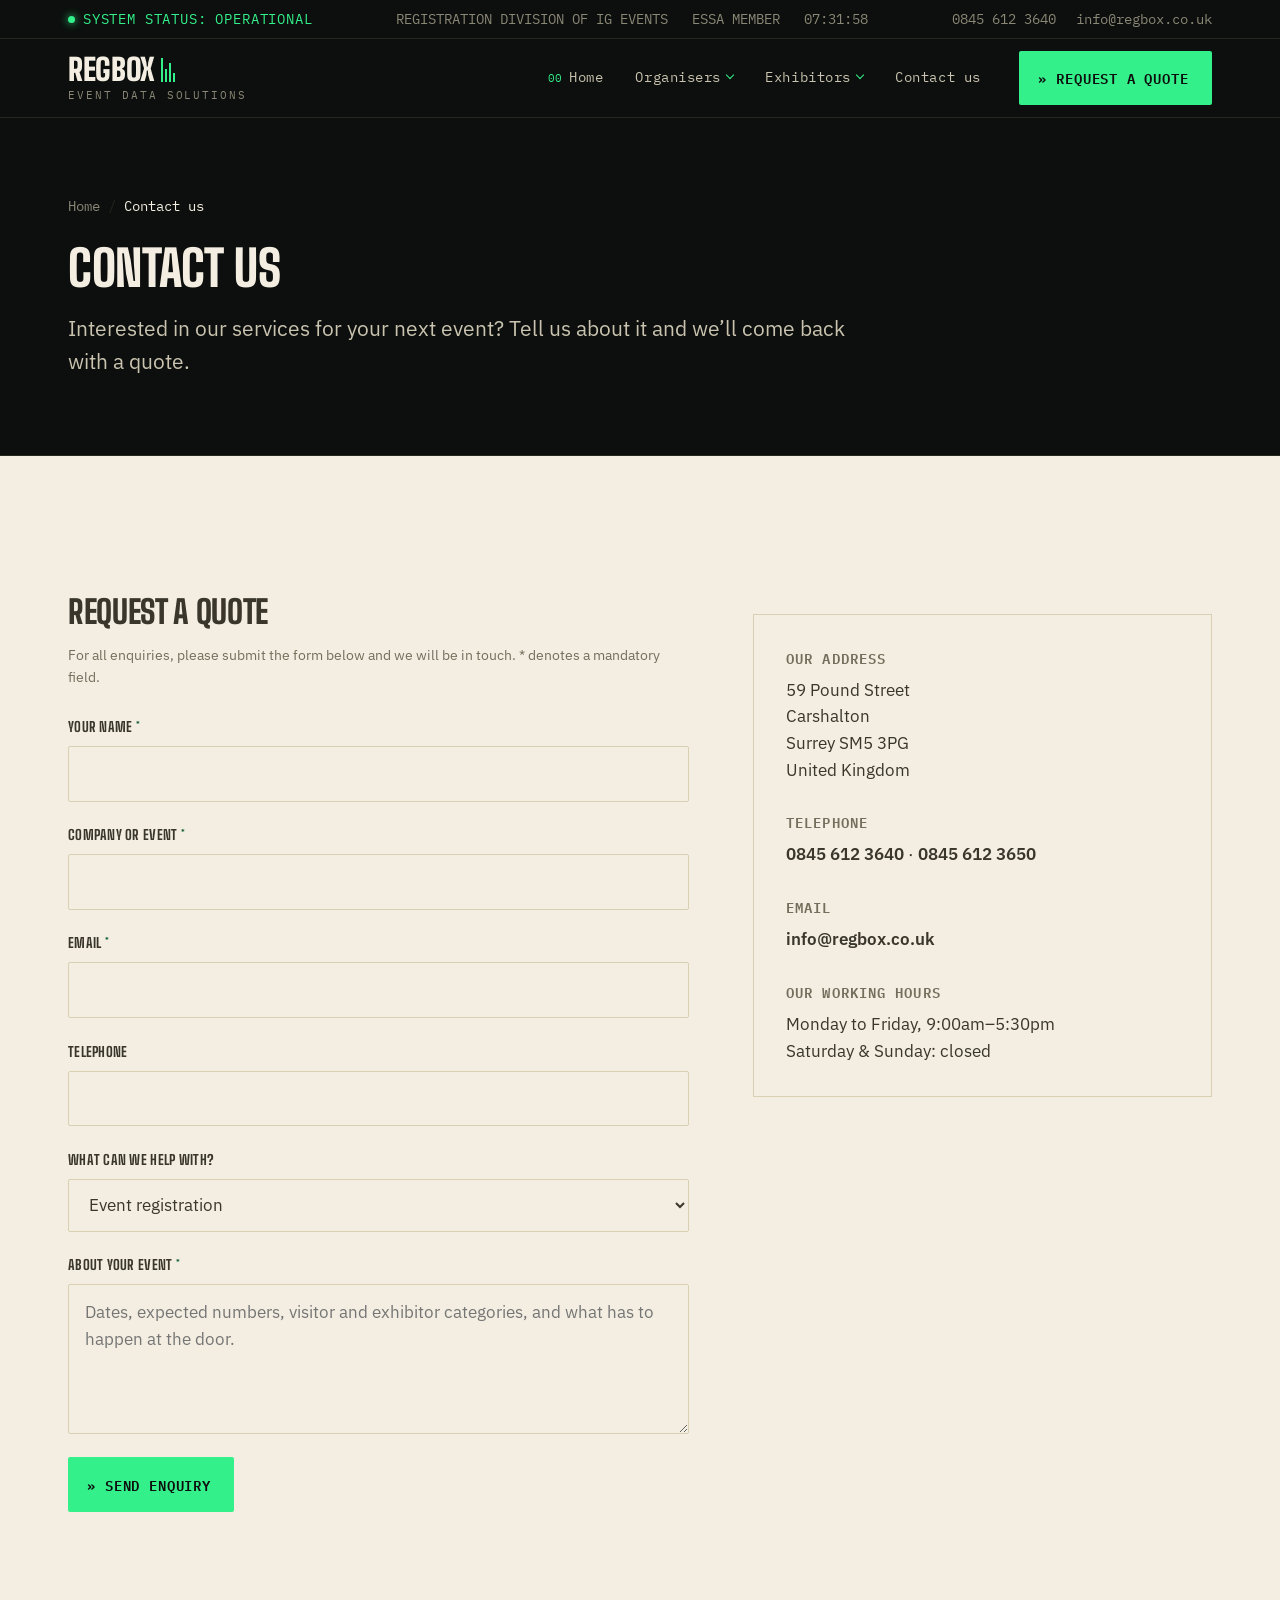
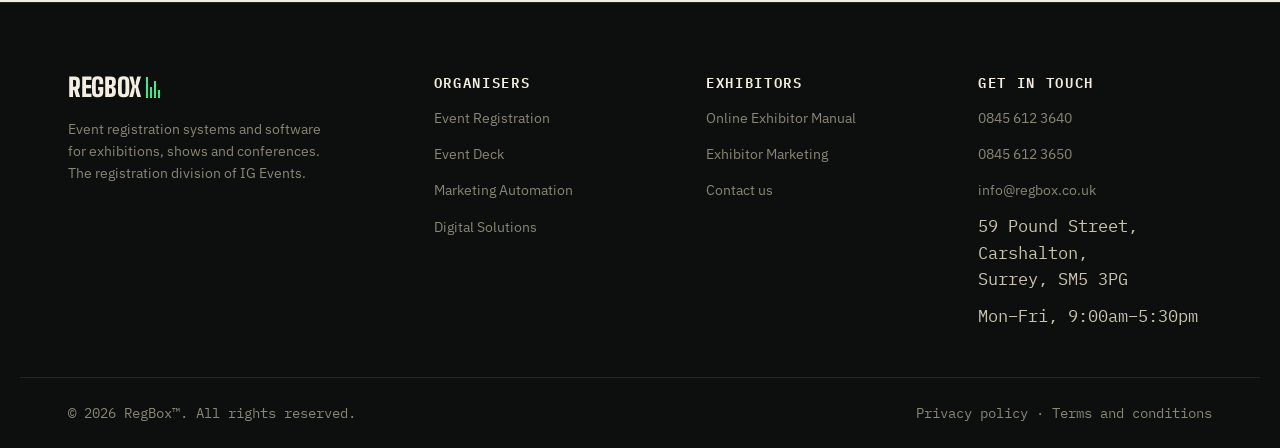
==== commit 308706f4: "Fix mobile rendering: illegible Event Deck chart text, verify burger nav Event Deck's line chart (vi" ====
--- a/contact-us/index.html
+++ b/contact-us/index.html
@@ -23,7 +23,7 @@
 <link rel="preconnect" href="https://fonts.googleapis.com">
 <link rel="preconnect" href="https://fonts.gstatic.com" crossorigin>
 <link href="https://fonts.googleapis.com/css2?family=Big+Shoulders:wght@500;700;800;900&family=IBM+Plex+Mono:wght@400;500;600&family=IBM+Plex+Sans:wght@400;500;600;700&display=swap" rel="stylesheet">
-<link rel="stylesheet" href="../assets/css/style.css?v=3">
+<link rel="stylesheet" href="../assets/css/style.css?v=4">
 
 <script type="application/ld+json">{"@context":"https://schema.org","@type":"Organization","name":"RegBox","alternateName":"RegBox™","url":"https://www.regbox.co.uk/","description":"Event registration systems, onsite badging, exhibitor manuals and event data solutions for UK exhibitions, shows and conferences.","telephone":"+44-845-612-3640","email":"info@regbox.co.uk","address":{"@type":"PostalAddress","streetAddress":"59 Pound Street","addressLocality":"Carshalton","addressRegion":"Surrey","postalCode":"SM5 3PG","addressCountry":"GB"},"parentOrganization":{"@type":"Organization","name":"IG Events"},"memberOf":{"@type":"Organization","name":"ESSA — Event Supplier and Services Association"}}</script>
 <script type="application/ld+json">{"@context":"https://schema.org","@type":"BreadcrumbList","itemListElement":[{"@type":"ListItem","position":1,"name":"Home","item":"https://www.regbox.co.uk/"},{"@type":"ListItem","position":2,"name":"Contact us","item":"https://www.regbox.co.uk/contact-us/"}]}</script>
@@ -208,6 +208,6 @@
   </div>
 </footer>
 
-<script src="../assets/js/site.js?v=3" defer></script>
+<script src="../assets/js/site.js?v=4" defer></script>
 </body>
 </html>
--- a/assets/css/style.css
+++ b/assets/css/style.css
@@ -446,6 +446,18 @@
   .deck__col + .deck__col { border-left: 0; border-top: 1px solid var(--ink-3); }
   .contact { grid-template-columns: 1fr; }
 
+  /* Legible chart text is the point of this override — a fixed viewBox
+     scaled down to a 320-375px container renders 9px SVG-unit text at
+     3-4 actual pixels, effectively invisible. min-width restores roughly
+     the same effective scale the chart already gets on desktop; .deck__panel
+     scrolls horizontally to reach the rest, the same pattern as a wide
+     data table on mobile. Targeted by the exact viewBox already in the
+     markup so no HTML edit is needed. */
+  .deck__panel { overflow-x: auto; }
+  .deck__chart { max-width: none; }
+  .deck__chart[viewBox="0 0 800 250"] { min-width: 700px; }
+  .deck__chart[viewBox="0 0 380 205"] { min-width: 420px; }
+
   .ftree { text-align: left; }
   .ftree ul { flex-direction: column; padding-top: 0; align-items: flex-start; }
   .ftree li { align-items: flex-start; padding: 0 0 0 1.1rem; margin-top: .85rem; }
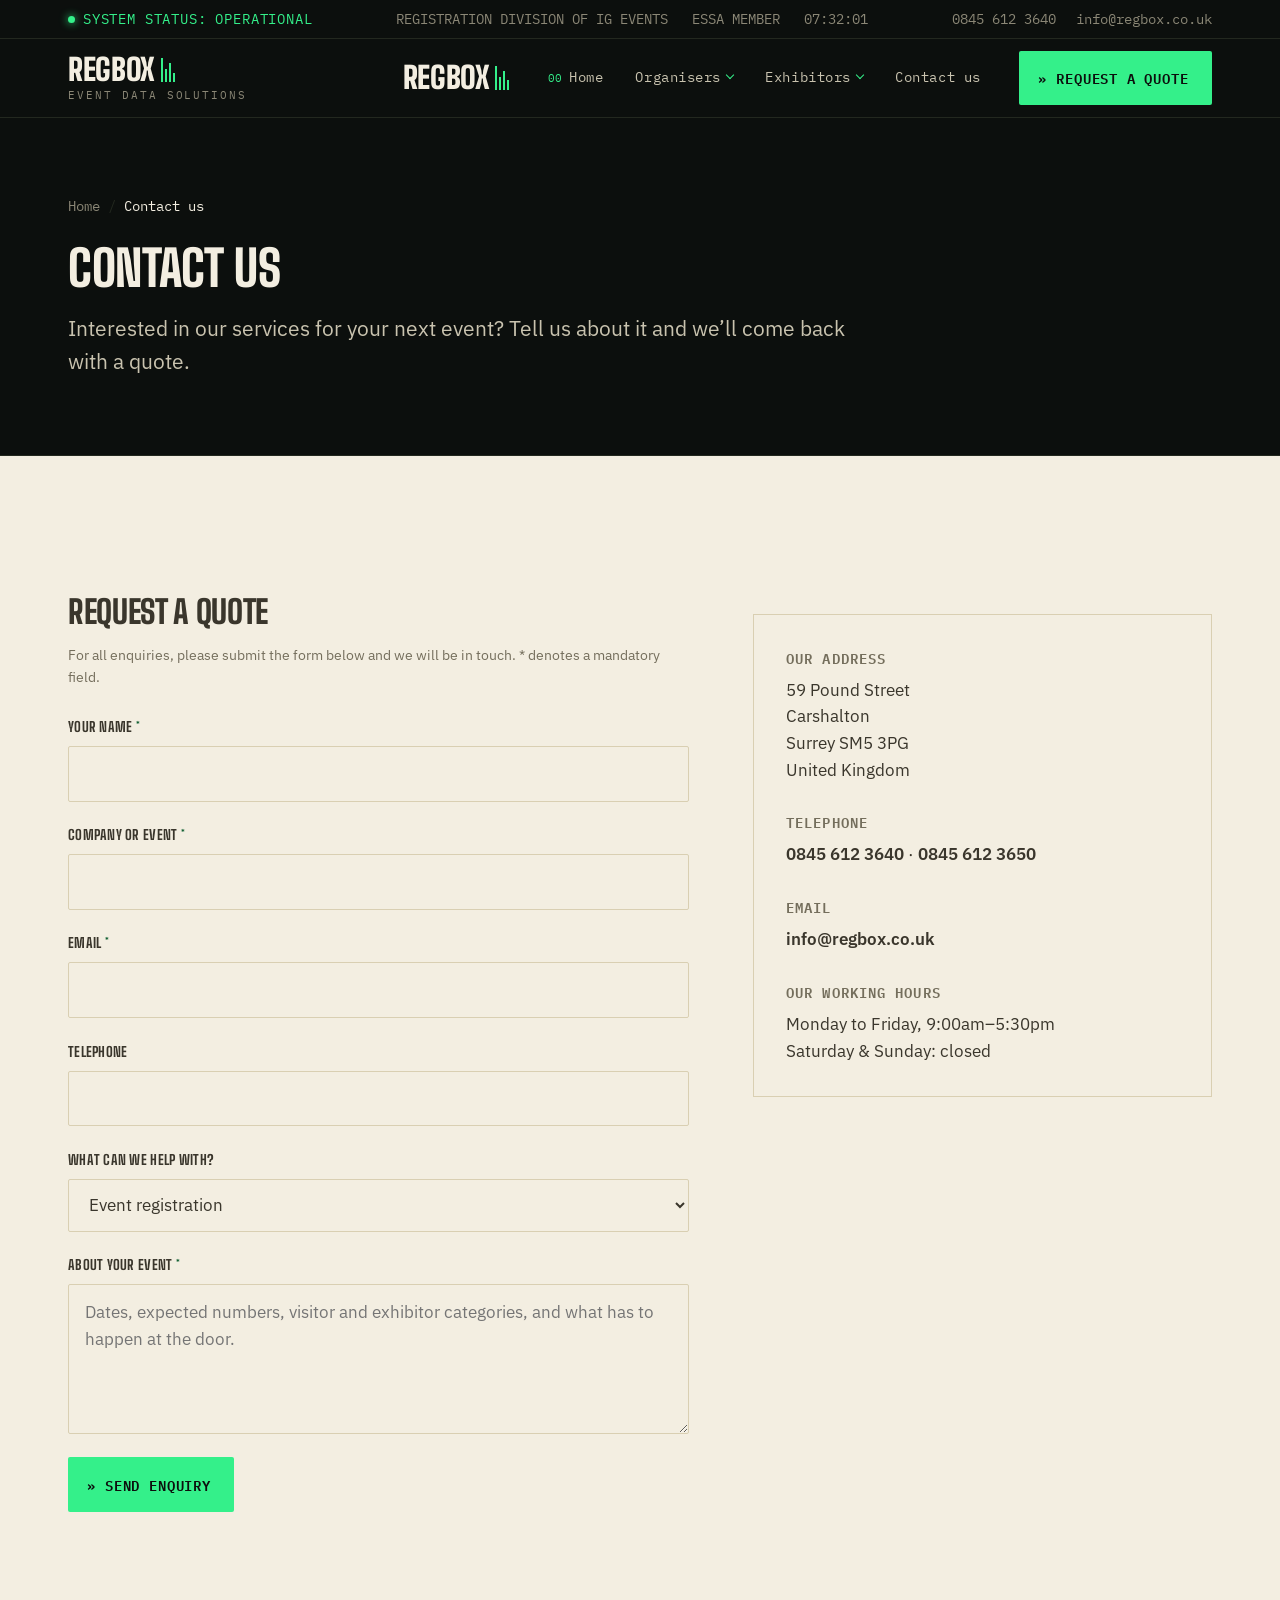
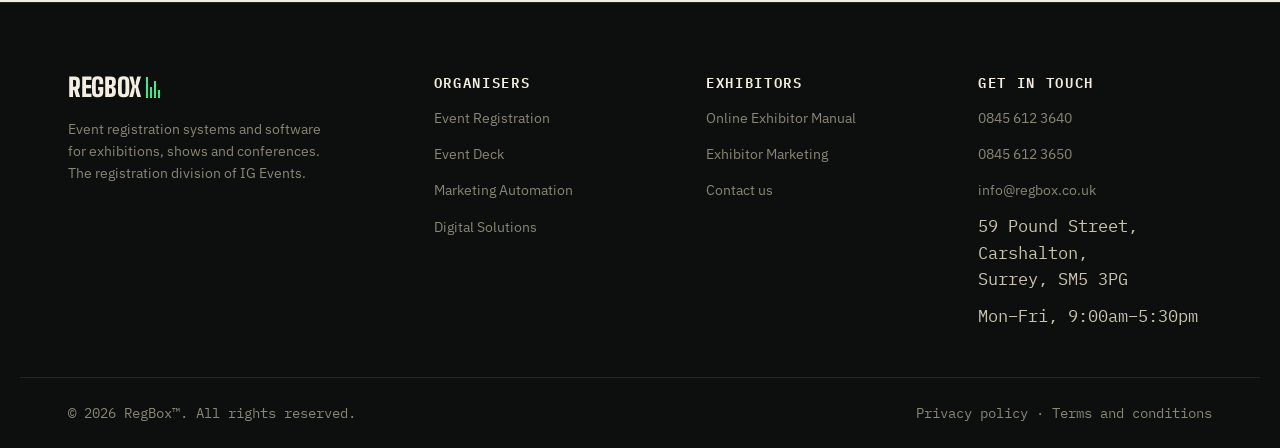
==== commit 03651b42: "Redesign mobile nav as a full-screen overlay; fix mrow overlap and chart legend cutoff Mobile nav: r" ====
--- a/contact-us/index.html
+++ b/contact-us/index.html
@@ -23,7 +23,7 @@
 <link rel="preconnect" href="https://fonts.googleapis.com">
 <link rel="preconnect" href="https://fonts.gstatic.com" crossorigin>
 <link href="https://fonts.googleapis.com/css2?family=Big+Shoulders:wght@500;700;800;900&family=IBM+Plex+Mono:wght@400;500;600&family=IBM+Plex+Sans:wght@400;500;600;700&display=swap" rel="stylesheet">
-<link rel="stylesheet" href="../assets/css/style.css?v=4">
+<link rel="stylesheet" href="../assets/css/style.css?v=5">
 
 <script type="application/ld+json">{"@context":"https://schema.org","@type":"Organization","name":"RegBox","alternateName":"RegBox™","url":"https://www.regbox.co.uk/","description":"Event registration systems, onsite badging, exhibitor manuals and event data solutions for UK exhibitions, shows and conferences.","telephone":"+44-845-612-3640","email":"info@regbox.co.uk","address":{"@type":"PostalAddress","streetAddress":"59 Pound Street","addressLocality":"Carshalton","addressRegion":"Surrey","postalCode":"SM5 3PG","addressCountry":"GB"},"parentOrganization":{"@type":"Organization","name":"IG Events"},"memberOf":{"@type":"Organization","name":"ESSA — Event Supplier and Services Association"}}</script>
 <script type="application/ld+json">{"@context":"https://schema.org","@type":"BreadcrumbList","itemListElement":[{"@type":"ListItem","position":1,"name":"Home","item":"https://www.regbox.co.uk/"},{"@type":"ListItem","position":2,"name":"Contact us","item":"https://www.regbox.co.uk/contact-us/"}]}</script>
@@ -56,6 +56,10 @@
     <input type="checkbox" id="navtoggle" class="navtoggle" hidden>
     <label for="navtoggle" class="burger" aria-label="Open menu"><span></span><span></span><span></span></label>
     <nav class="nav" aria-label="Primary">
+      <div class="nav__head">
+        <span class="brand__word">REGBOX<span class="bar" aria-hidden="true"><i></i><i></i><i></i><i></i></span></span>
+        <label for="navtoggle" class="nav__close" aria-label="Close menu"><span></span><span></span></label>
+      </div>
       <ul>
         <li><a href="../"><span class="no">00</span> Home</a></li>
         <li class="has-sub">
@@ -208,6 +212,6 @@
   </div>
 </footer>
 
-<script src="../assets/js/site.js?v=4" defer></script>
+<script src="../assets/js/site.js?v=5" defer></script>
 </body>
 </html>
--- a/assets/css/style.css
+++ b/assets/css/style.css
@@ -449,11 +449,15 @@
   /* Legible chart text is the point of this override — a fixed viewBox
      scaled down to a 320-375px container renders 9px SVG-unit text at
      3-4 actual pixels, effectively invisible. min-width restores roughly
-     the same effective scale the chart already gets on desktop; .deck__panel
-     scrolls horizontally to reach the rest, the same pattern as a wide
-     data table on mobile. Targeted by the exact viewBox already in the
-     markup so no HTML edit is needed. */
-  .deck__panel { overflow-x: auto; }
+     the same effective scale the chart already gets on desktop.
+     Scoped to .deck__chart-wrap, NOT the whole .deck__panel: an earlier
+     pass put overflow-x:auto on the panel itself, which also stretched the
+     panel's scrollable content box to the chart's full width — the legend
+     sitting in that same panel no longer needed to wrap, so it just laid
+     out at its natural width and got carried mostly off-screen, cut off at
+     the viewport edge with no visible scrollbar. Only the chart itself
+     should scroll; the heading and legend stay put. */
+  .deck__chart-wrap { overflow-x: auto; -webkit-overflow-scrolling: touch; }
   .deck__chart { max-width: none; }
   .deck__chart[viewBox="0 0 800 250"] { min-width: 700px; }
   .deck__chart[viewBox="0 0 380 205"] { min-width: 420px; }
@@ -600,31 +604,76 @@
 }
 
 @media (max-width: 860px) {
-  .burger { display: flex; flex-direction: column; justify-content: center; gap: 5px; width: 42px; height: 42px; cursor: pointer; }
-  .burger span { display: block; height: 2px; background: var(--paper); }
-  .nav { display: none; position: absolute; left: 0; right: 0; top: 100%; background: var(--ink); flex-direction: column; align-items: stretch; gap: 0; padding: .5rem var(--gut) 1.5rem; border-top: 1px solid var(--ink-3); }
+  .burger {
+    display: flex; flex-direction: column; justify-content: center; align-items: center;
+    gap: 5px; width: 44px; height: 44px; cursor: pointer;
+  }
+  .burger span { display: block; width: 22px; height: 2px; background: var(--paper); transition: transform .22s var(--ease), opacity .18s var(--ease); }
+  /* Hamburger becomes a close (X) once open — a real state change, not
+     decoration, so the same control opens and closes the menu. */
+  .navtoggle:checked ~ .burger span:nth-child(1) { transform: translateY(7px) rotate(45deg); }
+  .navtoggle:checked ~ .burger span:nth-child(2) { opacity: 0; }
+  .navtoggle:checked ~ .burger span:nth-child(3) { transform: translateY(-7px) rotate(-45deg); }
+
+  /* Full-screen takeover rather than a push-down accordion: the previous
+     panel was only as tall as its own content (position:absolute, no
+     explicit height), so the page underneath stayed visible and scrollable
+     beneath/through it. .site-head is position:sticky, which — like any
+     non-static position — becomes the containing block for a position:fixed
+     descendant, so .nav's fixed positioning would resolve against the
+     ~80px-tall header box, not the viewport. :has() drops .site-head to
+     position:static for as long as the menu is open, so .nav's fixed
+     inset:0 resolves against the real viewport instead. */
+  .site-head:has(.navtoggle:checked) { position: static; }
+  body:has(.navtoggle:checked) { overflow: hidden; }
+
+  .nav {
+    display: none;
+    position: fixed; inset: 0; z-index: 40;
+    background: var(--ink);
+    flex-direction: column; align-items: stretch; gap: 0;
+    padding: 0; overflow-y: auto; -webkit-overflow-scrolling: touch;
+  }
   .navtoggle:checked ~ .nav { display: flex; }
+
+  .nav__head { flex: none; display: flex; align-items: center; justify-content: space-between; padding: 1.1rem var(--gut); border-bottom: 1px solid var(--ink-3); }
+  .nav__head .brand__word { font-size: 1.5rem; }
+  .nav__close { display: flex; align-items: center; justify-content: center; position: relative; width: 44px; height: 44px; cursor: pointer; }
+  .nav__close span { position: absolute; width: 22px; height: 2px; background: var(--paper); }
+  .nav__close span:first-child { transform: rotate(45deg); }
+  .nav__close span:last-child { transform: rotate(-45deg); }
+
   .site-head__in { position: relative; flex-wrap: wrap; }
-  .nav > ul { flex-direction: column; gap: 0; }
+  .nav > ul { flex: none; flex-direction: column; gap: 0; padding: .5rem var(--gut) 0; }
   .nav > ul > li { border-bottom: 1px solid var(--ink-3); }
-  .nav ul a { padding-block: .9rem; }
-  .nav__cta { margin-top: 1.1rem; align-self: flex-start; }
+  .nav ul a {
+    padding-block: 1.15rem; font-family: var(--display); font-weight: 700;
+    font-size: 1.3rem; text-transform: uppercase; letter-spacing: -.005em; color: var(--paper);
+  }
+  .nav ul a .no { display: none; } /* a "00" numeral prefix reads as clutter at this size */
+  .nav__cta { margin: 1.5rem var(--gut) 2rem; align-self: stretch; justify-content: center; }
+
   .mrow { grid-template-columns: 32px 1fr; }
-  .mrow__meta { grid-column: 2; text-align: left; }
+  .mrow__name, .mrow__desc, .mrow__meta { grid-column: 2; }
+  .mrow__meta { text-align: left; margin-top: .35rem; }
   .qgrid { grid-template-columns: 1fr; }
   .manibar__mid { display: none; }
 
   /* Submenus become inline accordions rather than floating panels. */
-  .nav__parent { width: 100%; justify-content: space-between; padding-block: .9rem; }
+  .nav__parent {
+    width: 100%; justify-content: space-between; padding-block: 1.15rem;
+    font-family: var(--display); font-weight: 700; font-size: 1.3rem; text-transform: uppercase; color: var(--paper);
+  }
+  .nav__parent::after { width: 8px; height: 8px; border-width: 2px; }
   .sub {
     position: static; opacity: 1; visibility: visible; transform: none;
     min-width: 0; background: none; border: 0;
-    border-left: 1px solid var(--ink-3); margin: 0 0 .75rem; padding: 0 0 0 1rem;
+    border-left: 1px solid var(--ink-3); margin: 0 0 1rem; padding: 0 0 0 1.1rem;
     display: none;
   }
   .has-sub:hover .sub, .has-sub:focus-within .sub { display: none; }
   .nav__parent[aria-expanded="true"] + .sub { display: block; }
-  .sub a { padding: .6rem 0; }
+  .sub a { padding: .85rem 0; font-family: var(--display); font-weight: 600; font-size: 1.05rem; text-transform: none; color: var(--body-on-ink); }
 }
 
 @media (max-width: 560px) {
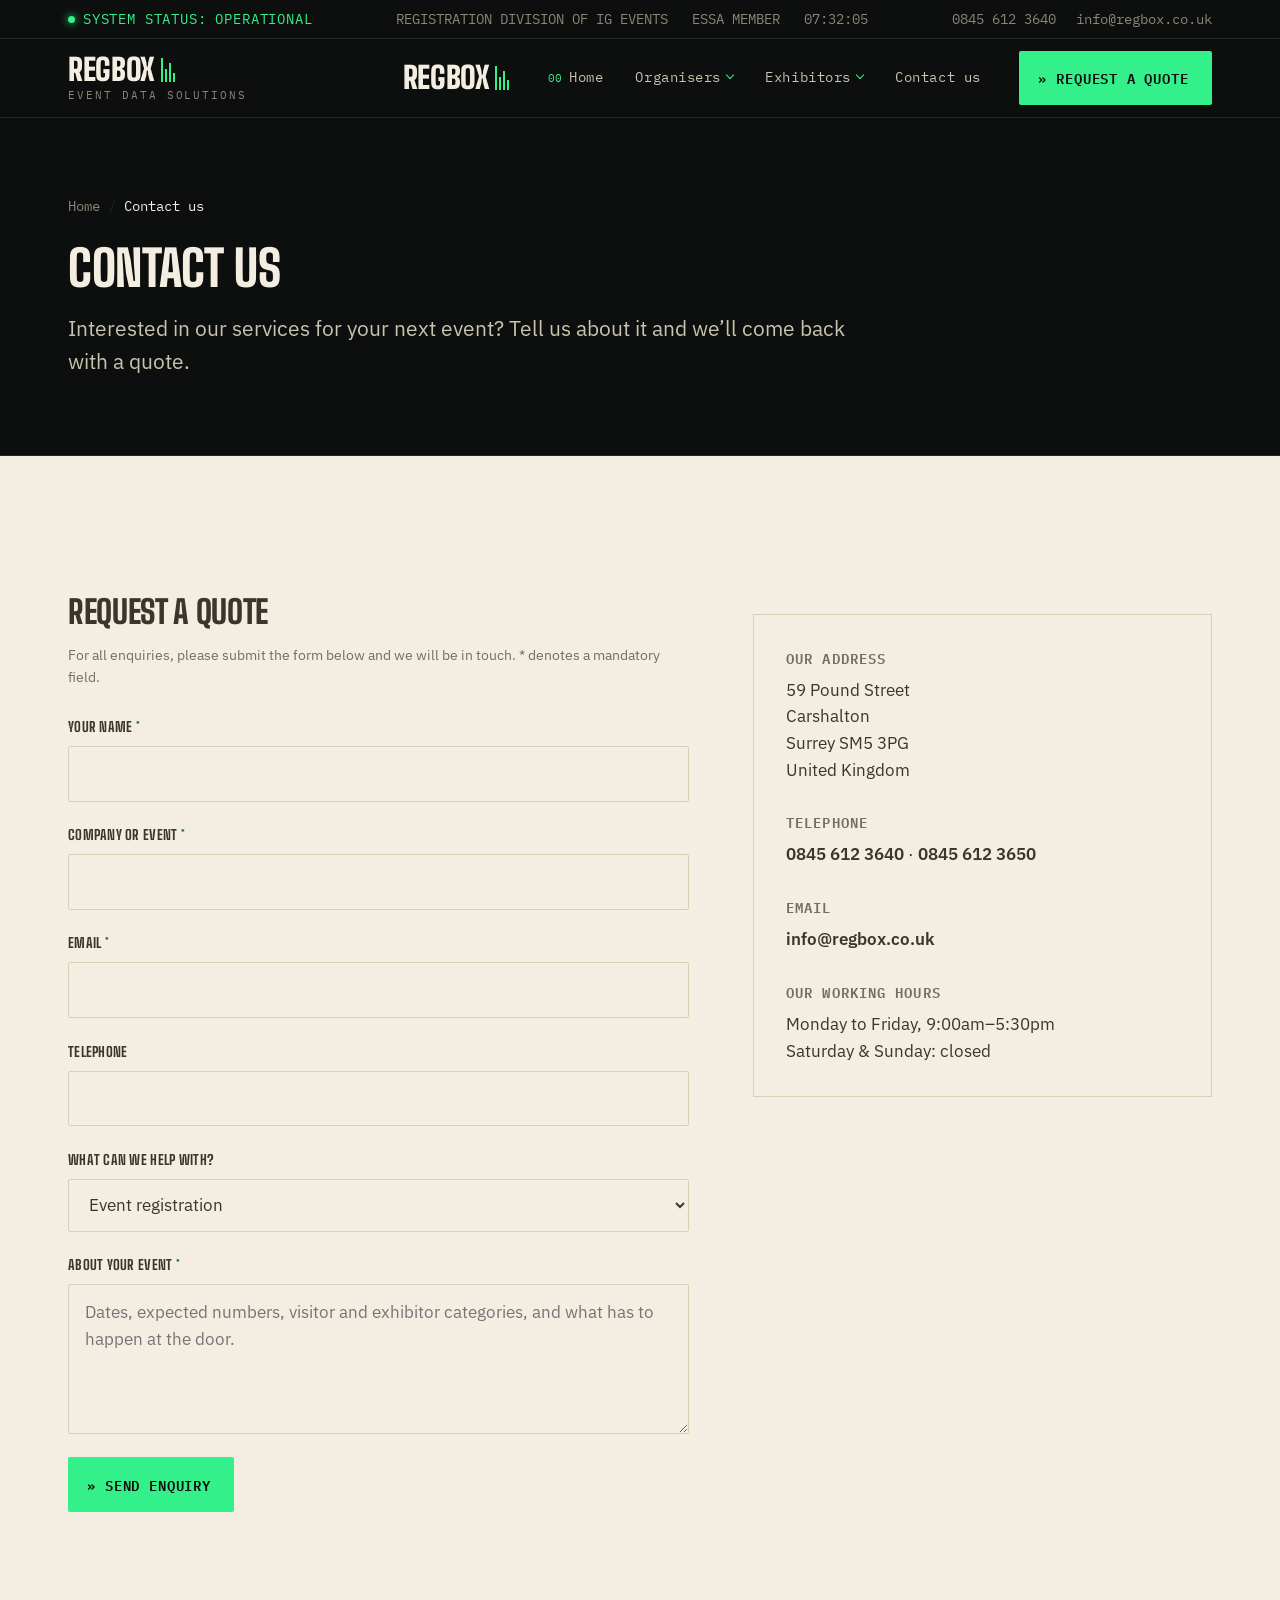
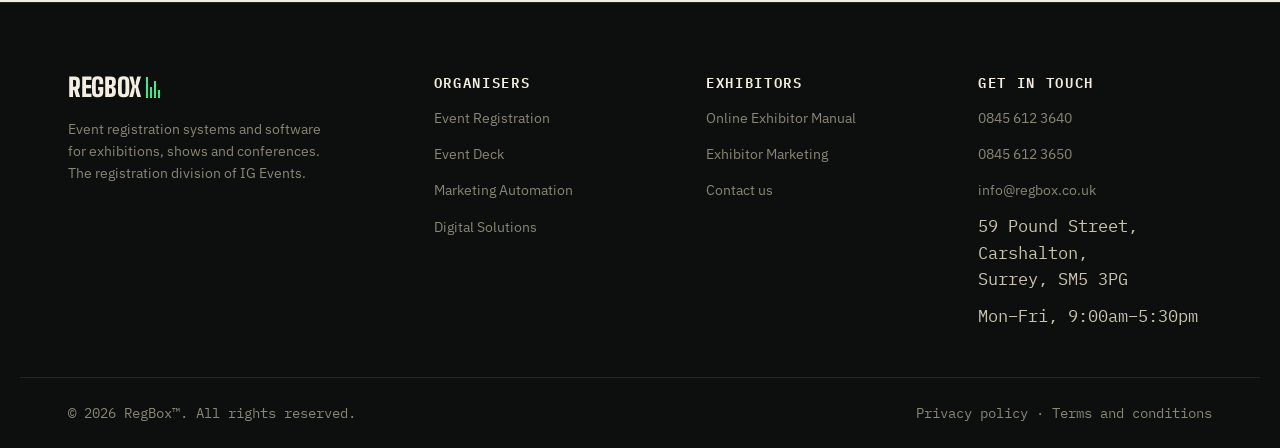
==== commit 8474b103: "Simplify mobile nav to a flat list; redesign the ticket card's stub end as a QR code Mobile nav: the" ====
--- a/contact-us/index.html
+++ b/contact-us/index.html
@@ -23,7 +23,7 @@
 <link rel="preconnect" href="https://fonts.googleapis.com">
 <link rel="preconnect" href="https://fonts.gstatic.com" crossorigin>
 <link href="https://fonts.googleapis.com/css2?family=Big+Shoulders:wght@500;700;800;900&family=IBM+Plex+Mono:wght@400;500;600&family=IBM+Plex+Sans:wght@400;500;600;700&display=swap" rel="stylesheet">
-<link rel="stylesheet" href="../assets/css/style.css?v=5">
+<link rel="stylesheet" href="../assets/css/style.css?v=7">
 
 <script type="application/ld+json">{"@context":"https://schema.org","@type":"Organization","name":"RegBox","alternateName":"RegBox™","url":"https://www.regbox.co.uk/","description":"Event registration systems, onsite badging, exhibitor manuals and event data solutions for UK exhibitions, shows and conferences.","telephone":"+44-845-612-3640","email":"info@regbox.co.uk","address":{"@type":"PostalAddress","streetAddress":"59 Pound Street","addressLocality":"Carshalton","addressRegion":"Surrey","postalCode":"SM5 3PG","addressCountry":"GB"},"parentOrganization":{"@type":"Organization","name":"IG Events"},"memberOf":{"@type":"Organization","name":"ESSA — Event Supplier and Services Association"}}</script>
 <script type="application/ld+json">{"@context":"https://schema.org","@type":"BreadcrumbList","itemListElement":[{"@type":"ListItem","position":1,"name":"Home","item":"https://www.regbox.co.uk/"},{"@type":"ListItem","position":2,"name":"Contact us","item":"https://www.regbox.co.uk/contact-us/"}]}</script>
@@ -212,6 +212,6 @@
   </div>
 </footer>
 
-<script src="../assets/js/site.js?v=5" defer></script>
+<script src="../assets/js/site.js?v=7" defer></script>
 </body>
 </html>
--- a/assets/css/style.css
+++ b/assets/css/style.css
@@ -229,8 +229,8 @@
 /* the boarding-record card */
 .ticket { background: var(--ink-2); border: 1px solid var(--ink-3); border-radius: var(--r); position: relative; }
 .ticket__head { display: flex; justify-content: space-between; align-items: center; padding: 1.1rem 1.4rem; }
-.ticket__head .lbl { font-family: var(--mono); font-size: .7rem; letter-spacing: .14em; text-transform: uppercase; color: var(--muted-on-ink); }
-.ticket__head .id { font-family: var(--mono); font-size: .7rem; color: var(--signal); letter-spacing: .06em; }
+.ticket__head .lbl, .ticket__ref .lbl { font-family: var(--mono); font-size: .7rem; letter-spacing: .14em; text-transform: uppercase; color: var(--muted-on-ink); }
+.ticket .id { font-family: var(--mono); font-size: .7rem; color: var(--signal); letter-spacing: .06em; }
 .ticket__rows { padding: .5rem 1.4rem 1.4rem; display: grid; gap: 0; }
 .trow { display: grid; grid-template-columns: 28px 1fr auto; align-items: center; gap: 1rem; padding-block: 1.1rem; border-top: 1px solid var(--ink-3); opacity: .4; transition: opacity .5s var(--ease); }
 .trow:first-child { border-top: 0; }
@@ -242,9 +242,21 @@
 .trow__name { font-family: var(--display); font-weight: 700; font-size: 1.15rem; text-transform: uppercase; color: var(--paper); letter-spacing: 0; }
 .trow__status { font-family: var(--mono); font-size: .68rem; letter-spacing: .1em; text-transform: uppercase; color: var(--ink-3); transition: color .4s var(--ease); }
 .trow.is-lit .trow__status { color: var(--signal); }
-.ticket__foot { padding: 1.1rem 1.4rem; }
-.barcode { display: flex; align-items: flex-end; gap: 2px; height: 30px; }
-.barcode i { display: block; background: var(--ink-3); width: 2px; }
+/* Ticket stub-end: a QR chip paired with its reference caption, the way a
+   real boarding pass or event badge ends — replaces a flat 1D-barcode
+   strip with the same "authenticated record" idea the rest of the card
+   already makes (the same green .id treatment as the header, the same
+   ink-3 dividers). A real QR code needs its own light ground to register
+   at all — modules on --ink-2 would read as scattered dots, not a code —
+   so the chip gets a small --paper tile, the one deliberate light note on
+   an otherwise all-dark card. */
+.ticket__foot { padding: 1.3rem 1.4rem 1.5rem; display: flex; align-items: center; gap: 1.1rem; }
+.ticket__qr { flex: none; background: var(--paper); padding: 7px; border-radius: 1px; }
+.ticket__qr-code { display: block; width: 68px; height: 68px; }
+.ticket__qr-code rect { fill: var(--ink); }
+.ticket__ref { display: flex; flex-direction: column; gap: .35rem; min-width: 0; }
+.ticket__ref .id { font-size: .8rem; }
+.ticket__ref-note { margin: 0; font-size: .78rem; line-height: 1.4; color: var(--body-on-ink); }
 
 /* ---------------------------------------------------------- page header -- */
 
@@ -659,21 +671,40 @@
   .qgrid { grid-template-columns: 1fr; }
   .manibar__mid { display: none; }
 
-  /* Submenus become inline accordions rather than floating panels. */
+  /* No accordion at mobile: every destination is always visible, one tap
+     away, instead of tap-to-expand-then-tap-again. .nav__parent becomes a
+     plain section label (not a button — pointer-events:none takes it out
+     of the tab order and the click handler in site.js simply never fires
+     for it here).
+
+     This also removes a real bug: the previous mobile override set
+     `.sub { display: none }` / `[aria-expanded="true"] + .sub { display:
+     block }`, but .sub is a <ul>, and the earlier, unscoped base rule
+     `.nav ul { display: flex }` (style.css, no media query) has higher
+     specificity (class+type vs. this rule's class alone) — it silently won
+     regardless of which display value this block asked for, so the open
+     submenu rendered as a horizontal flex row wide enough to run off the
+     right edge of the screen (confirmed in a user screenshot: items cut
+     off mid-word, e.g. "Digital Solutions" clipped to "DIGI…SOL…"), which
+     is very likely why tapping a link there didn't seem to do anything —
+     the tap landed on a different, visually-overlapping item instead.
+     `.has-sub .sub` below (two classes) outranks `.nav ul` (class+type) on
+     specificity alone, so this can't recur even though it's now always
+     display:block rather than conditionally so. */
   .nav__parent {
-    width: 100%; justify-content: space-between; padding-block: 1.15rem;
-    font-family: var(--display); font-weight: 700; font-size: 1.3rem; text-transform: uppercase; color: var(--paper);
+    pointer-events: none; width: 100%; padding: 1.25rem 0 .25rem;
+    font-family: var(--mono); font-size: var(--step--1); letter-spacing: .1em;
+    text-transform: uppercase; color: var(--muted-on-ink);
   }
-  .nav__parent::after { width: 8px; height: 8px; border-width: 2px; }
-  .sub {
-    position: static; opacity: 1; visibility: visible; transform: none;
-    min-width: 0; background: none; border: 0;
-    border-left: 1px solid var(--ink-3); margin: 0 0 1rem; padding: 0 0 0 1.1rem;
-    display: none;
+  .nav__parent::after { display: none; }
+  .has-sub .sub {
+    display: block; position: static; opacity: 1; visibility: visible; transform: none;
+    min-width: 0; background: none; border: 0; margin: 0 0 .5rem; padding: 0;
   }
-  .has-sub:hover .sub, .has-sub:focus-within .sub { display: none; }
-  .nav__parent[aria-expanded="true"] + .sub { display: block; }
-  .sub a { padding: .85rem 0; font-family: var(--display); font-weight: 600; font-size: 1.05rem; text-transform: none; color: var(--body-on-ink); }
+  .sub a {
+    display: block; padding: .85rem 0 .85rem 1rem; border-left: 1px solid var(--ink-3);
+    font-family: var(--display); font-weight: 600; font-size: 1.15rem; text-transform: none; color: var(--paper);
+  }
 }
 
 @media (max-width: 560px) {
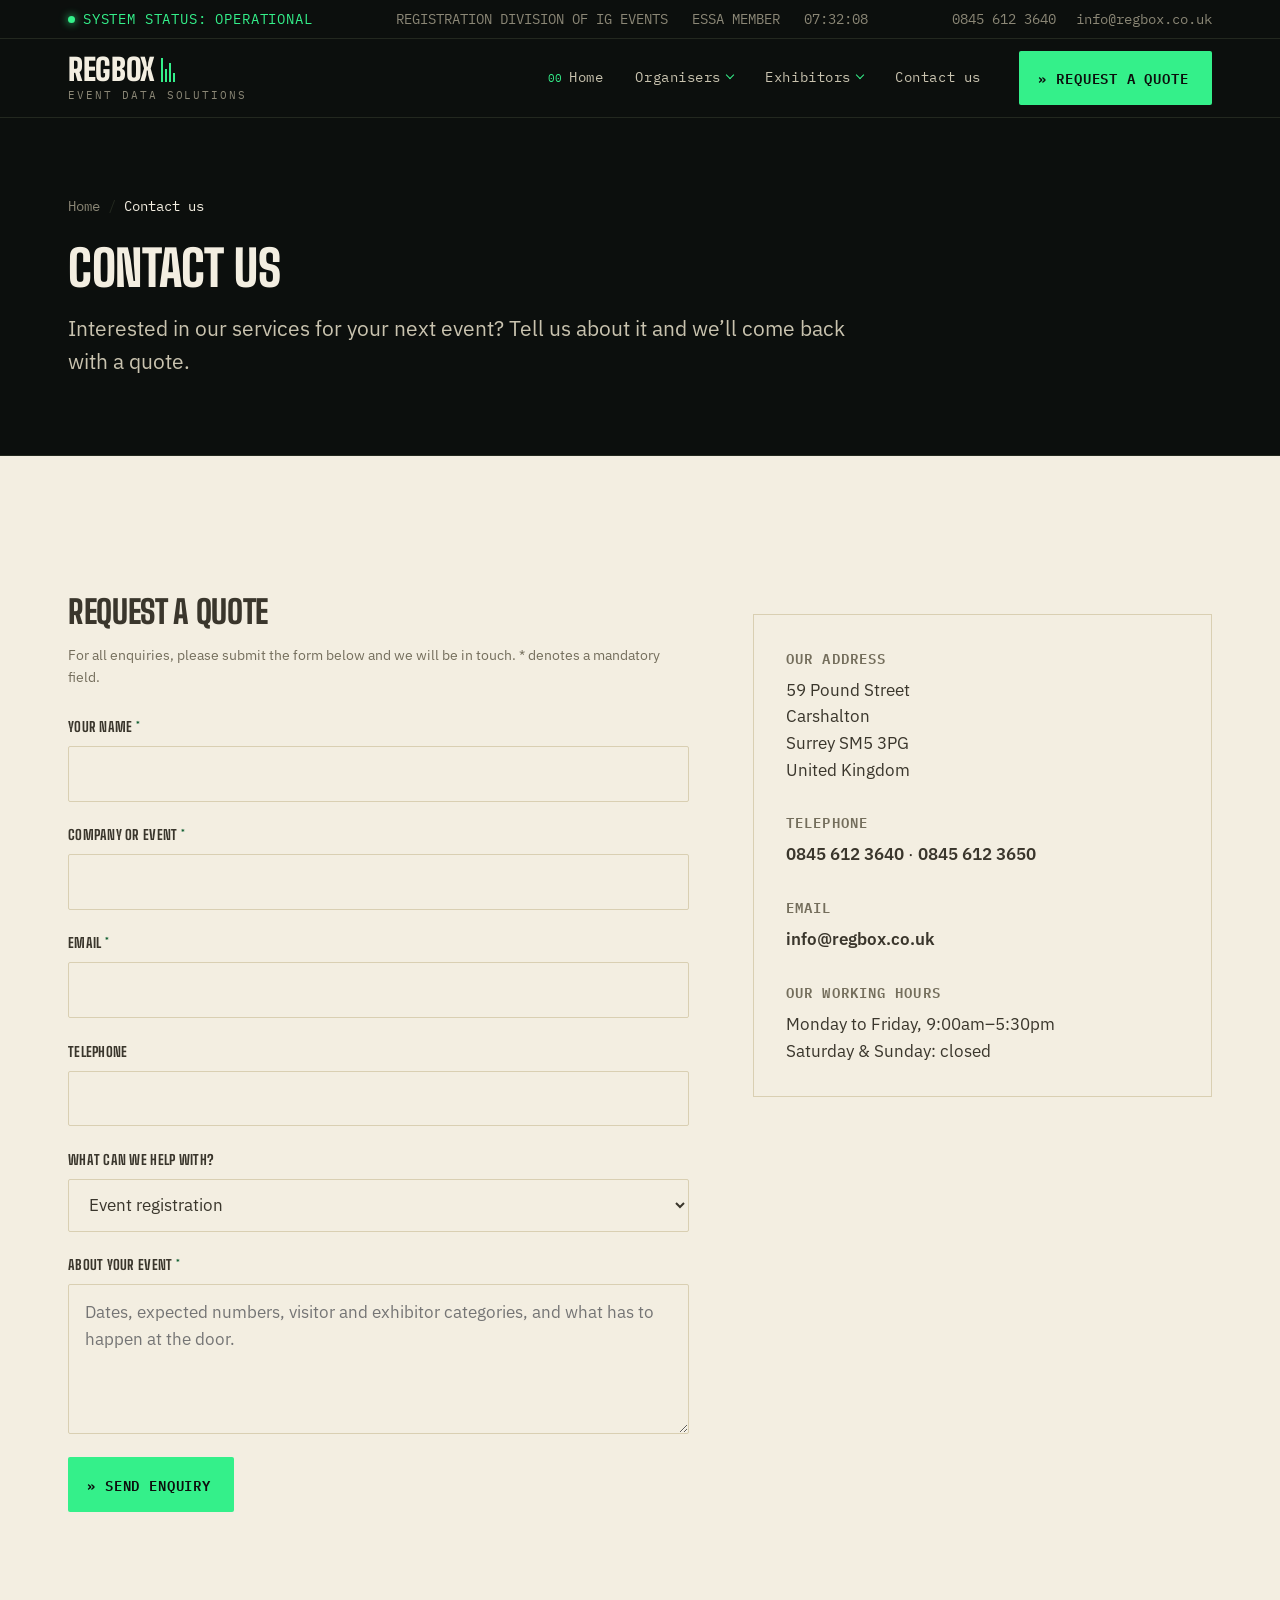
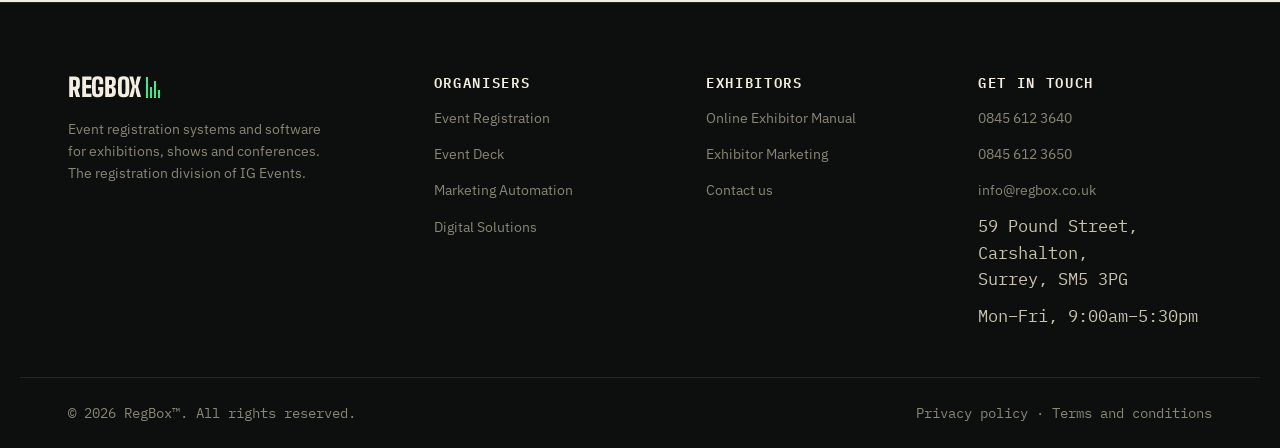
==== commit 131600e4: "Fix duplicate desktop wordmark, charts running off-screen, and unreachable mobile CTA Three defects," ====
--- a/contact-us/index.html
+++ b/contact-us/index.html
@@ -23,7 +23,7 @@
 <link rel="preconnect" href="https://fonts.googleapis.com">
 <link rel="preconnect" href="https://fonts.gstatic.com" crossorigin>
 <link href="https://fonts.googleapis.com/css2?family=Big+Shoulders:wght@500;700;800;900&family=IBM+Plex+Mono:wght@400;500;600&family=IBM+Plex+Sans:wght@400;500;600;700&display=swap" rel="stylesheet">
-<link rel="stylesheet" href="../assets/css/style.css?v=7">
+<link rel="stylesheet" href="../assets/css/style.css?v=8">
 
 <script type="application/ld+json">{"@context":"https://schema.org","@type":"Organization","name":"RegBox","alternateName":"RegBox™","url":"https://www.regbox.co.uk/","description":"Event registration systems, onsite badging, exhibitor manuals and event data solutions for UK exhibitions, shows and conferences.","telephone":"+44-845-612-3640","email":"info@regbox.co.uk","address":{"@type":"PostalAddress","streetAddress":"59 Pound Street","addressLocality":"Carshalton","addressRegion":"Surrey","postalCode":"SM5 3PG","addressCountry":"GB"},"parentOrganization":{"@type":"Organization","name":"IG Events"},"memberOf":{"@type":"Organization","name":"ESSA — Event Supplier and Services Association"}}</script>
 <script type="application/ld+json">{"@context":"https://schema.org","@type":"BreadcrumbList","itemListElement":[{"@type":"ListItem","position":1,"name":"Home","item":"https://www.regbox.co.uk/"},{"@type":"ListItem","position":2,"name":"Contact us","item":"https://www.regbox.co.uk/contact-us/"}]}</script>
@@ -212,6 +212,6 @@
   </div>
 </footer>
 
-<script src="../assets/js/site.js?v=7" defer></script>
+<script src="../assets/js/site.js?v=8" defer></script>
 </body>
 </html>
--- a/assets/css/style.css
+++ b/assets/css/style.css
@@ -171,7 +171,10 @@
 }
 .nav ul a .no { color: var(--signal); font-size: .82em; }
 .nav ul a:hover { color: var(--paper); border-color: var(--signal); }
-.navtoggle, .burger { display: none; }
+/* .nav__head (wordmark + close button) belongs to the mobile full-screen
+   overlay only — without this it renders inline in the desktop header as a
+   second REGBOX wordmark beside the nav links. */
+.navtoggle, .burger, .nav__head, .nav__close { display: none; }
 
 /* Organisers/Exhibitors group other pages and have none of their own on the
    live site (href="#"), so they're buttons, not links — matches regbox.co.uk. */
@@ -320,7 +323,14 @@
 .deck__kpi .l { margin-top: .5rem; font-size: var(--step--1); color: var(--muted-on-ink); }
 
 .deck__panels { display: grid; grid-template-columns: 1.6fr 1fr; }
-.deck__col { display: flex; flex-direction: column; }
+/* min-width:0 — a grid item's automatic minimum size is its content's
+   min-content width, so without this .deck__col refuses to shrink below the
+   widest thing inside it. On mobile the charts carry a 700px min-width, so
+   the column stayed 700px+ inside a ~335px card and the charts ran straight
+   off the screen; the wrapper's own overflow-x never engaged because nothing
+   upstream ever constrained it. */
+.deck__col { display: flex; flex-direction: column; min-width: 0; }
+.deck__panel { min-width: 0; }
 .deck__col + .deck__col { border-left: 1px solid var(--ink-3); }
 .deck__panel { padding: clamp(1.25rem, 2vw, 1.75rem); }
 .deck__panel + .deck__panel { border-top: 1px solid var(--ink-3); }
@@ -639,12 +649,16 @@
   .site-head:has(.navtoggle:checked) { position: static; }
   body:has(.navtoggle:checked) { overflow: hidden; }
 
+  /* Three-part column: header pinned top, links scroll in the middle, CTA
+     pinned bottom. Previously the whole panel scrolled as one, which pushed
+     "Request a quote" off the bottom of the screen — it was only reachable
+     by scrolling the menu, so it read as missing. */
   .nav {
     display: none;
     position: fixed; inset: 0; z-index: 40;
     background: var(--ink);
     flex-direction: column; align-items: stretch; gap: 0;
-    padding: 0; overflow-y: auto; -webkit-overflow-scrolling: touch;
+    padding: 0; overflow: hidden;
   }
   .navtoggle:checked ~ .nav { display: flex; }
 
@@ -656,14 +670,26 @@
   .nav__close span:last-child { transform: rotate(-45deg); }
 
   .site-head__in { position: relative; flex-wrap: wrap; }
-  .nav > ul { flex: none; flex-direction: column; gap: 0; padding: .5rem var(--gut) 0; }
+  /* min-height:0 — a flex item won't shrink below its content's height
+     without it, so the list would push the CTA off instead of scrolling. */
+  .nav > ul {
+    flex: 1 1 auto; min-height: 0; overflow-y: auto; -webkit-overflow-scrolling: touch;
+    flex-direction: column; gap: 0; padding: .5rem var(--gut) 1rem;
+  }
   .nav > ul > li { border-bottom: 1px solid var(--ink-3); }
   .nav ul a {
     padding-block: 1.15rem; font-family: var(--display); font-weight: 700;
     font-size: 1.3rem; text-transform: uppercase; letter-spacing: -.005em; color: var(--paper);
   }
   .nav ul a .no { display: none; } /* a "00" numeral prefix reads as clutter at this size */
-  .nav__cta { margin: 1.5rem var(--gut) 2rem; align-self: stretch; justify-content: center; }
+  /* flex:none so the pinned CTA keeps its full height when the list above
+     is long; the extra bottom padding clears a phone's home indicator. */
+  .nav__cta {
+    flex: none; align-self: stretch; justify-content: center;
+    margin: 0 var(--gut); margin-block: 1.1rem;
+    margin-bottom: calc(1.1rem + env(safe-area-inset-bottom));
+    border-top: 0;
+  }
 
   .mrow { grid-template-columns: 32px 1fr; }
   .mrow__name, .mrow__desc, .mrow__meta { grid-column: 2; }
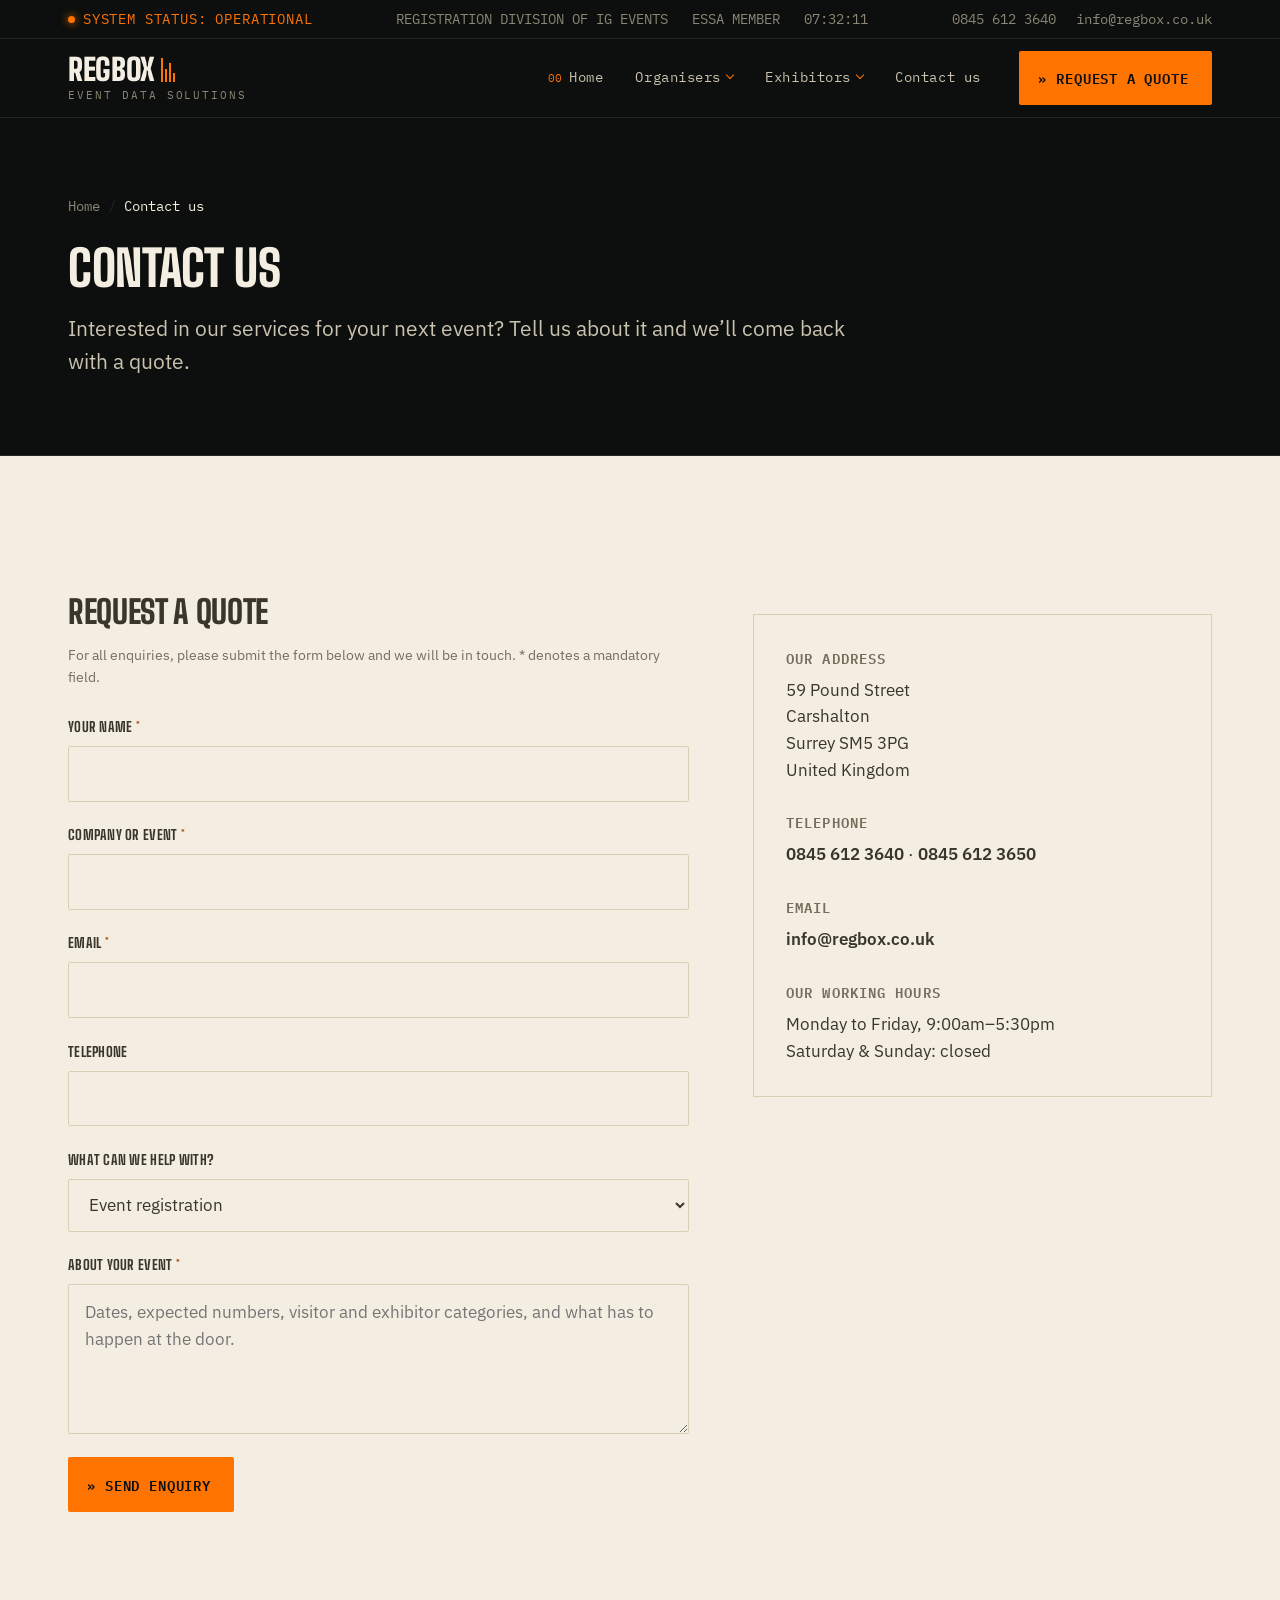
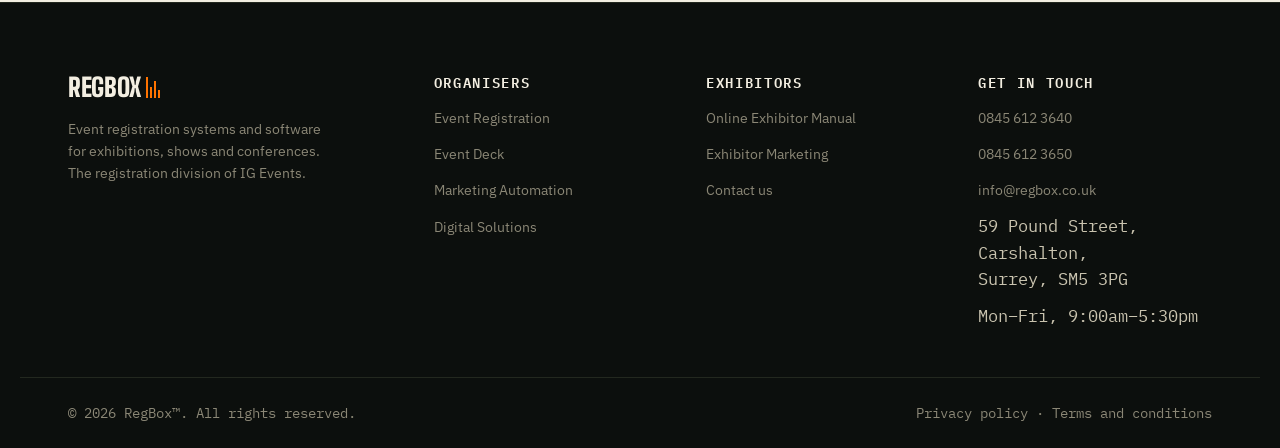
==== commit a2db1b02: "Replace v2's phosphor green with RegBox brand orange (#FF7300) Dark ground kept; the signal colour i" ====
--- a/contact-us/index.html
+++ b/contact-us/index.html
@@ -7,7 +7,7 @@
 <meta name="description" content="Contact RegBox for event registration systems, exhibitor manuals and lead capture. 0845 612 3640, info@regbox.co.uk, 59 Pound Street, Carshalton, Surrey, SM5 3PG.">
 <link rel="canonical" href="https://www.regbox.co.uk/contact-us/">
 <meta name="robots" content="index, follow">
-<link rel="icon" href="data:image/svg+xml,%3Csvg xmlns='http://www.w3.org/2000/svg' viewBox='0 0 32 32'%3E%3Crect width='32' height='32' fill='%230C0F0D'/%3E%3Crect x='9' y='9' width='14' height='14' fill='%2334F08A'/%3E%3C/svg%3E">
+<link rel="icon" href="data:image/svg+xml,%3Csvg xmlns='http://www.w3.org/2000/svg' viewBox='0 0 32 32'%3E%3Crect width='32' height='32' fill='%230C0F0D'/%3E%3Crect x='9' y='9' width='14' height='14' fill='%23FF7300'/%3E%3C/svg%3E">
 <meta name="theme-color" content="#0C0F0D">
 
 <meta property="og:type" content="website">
@@ -23,7 +23,7 @@
 <link rel="preconnect" href="https://fonts.googleapis.com">
 <link rel="preconnect" href="https://fonts.gstatic.com" crossorigin>
 <link href="https://fonts.googleapis.com/css2?family=Big+Shoulders:wght@500;700;800;900&family=IBM+Plex+Mono:wght@400;500;600&family=IBM+Plex+Sans:wght@400;500;600;700&display=swap" rel="stylesheet">
-<link rel="stylesheet" href="../assets/css/style.css?v=8">
+<link rel="stylesheet" href="../assets/css/style.css?v=9">
 
 <script type="application/ld+json">{"@context":"https://schema.org","@type":"Organization","name":"RegBox","alternateName":"RegBox™","url":"https://www.regbox.co.uk/","description":"Event registration systems, onsite badging, exhibitor manuals and event data solutions for UK exhibitions, shows and conferences.","telephone":"+44-845-612-3640","email":"info@regbox.co.uk","address":{"@type":"PostalAddress","streetAddress":"59 Pound Street","addressLocality":"Carshalton","addressRegion":"Surrey","postalCode":"SM5 3PG","addressCountry":"GB"},"parentOrganization":{"@type":"Organization","name":"IG Events"},"memberOf":{"@type":"Organization","name":"ESSA — Event Supplier and Services Association"}}</script>
 <script type="application/ld+json">{"@context":"https://schema.org","@type":"BreadcrumbList","itemListElement":[{"@type":"ListItem","position":1,"name":"Home","item":"https://www.regbox.co.uk/"},{"@type":"ListItem","position":2,"name":"Contact us","item":"https://www.regbox.co.uk/contact-us/"}]}</script>
@@ -212,6 +212,6 @@
   </div>
 </footer>
 
-<script src="../assets/js/site.js?v=8" defer></script>
+<script src="../assets/js/site.js?v=9" defer></script>
 </body>
 </html>
--- a/assets/css/style.css
+++ b/assets/css/style.css
@@ -6,16 +6,22 @@
    for a show floor, set in split-flap and ticket-stock materials, not a
    generic SaaS dashboard mock.
 
-   Palette is a deliberate departure from the brand's own consumer orange —
-   this is a concept exploration, not the shipped identity. Near-black board,
-   warm ticket-stock paper, one phosphor-green signal colour (the "admitted"
-   light), used the way a real departures board uses it: sparingly, for status.
-
-   Contrast, measured:
-     #34F08A (signal) on #0C0F0D (ink)   ≈ 15.4:1 — safe for any text size.
-     #0B5C2E (signal-deep) on #F3EEE1 (paper) ≈ 8.9:1 — safe for body text.
-     #C9C3AF (muted-on-ink) on #0C0F0D        ≈ 9.7:1 — body copy on dark.
+   Palette: near-black board, warm ticket-stock paper, and RegBox's own brand
+   orange (#FF7300) as the one signal colour (the "admitted" light), used the
+   way a real departures board uses it: sparingly, for status. This is the
+   dark counterpart to v3's light theme — same brand colour, opposite ground.
+
+   Contrast, measured (WCAG 2.x relative luminance):
+     #FF7300 (signal) on #0C0F0D (ink)        ≈ 7.1:1 — safe for any text size.
+     #FF7300 (signal) on #171B18 (ink-2)      ≈ 6.4:1 — safe on dark panels.
+     #0C0F0D (ink) on #FF7300 fills           ≈ 7.1:1 — button text.
+     #A84400 (signal-deep) on #F3EEE1 (paper) ≈ 5.2:1 — safe for body text.
+     #A84400 (signal-deep) on #E7DFC9 (paper-2) ≈ 4.5:1 — safe for body text.
+     #C9C3AF (body-on-ink) on #0C0F0D         ≈ 10.9:1 — body copy on dark.
      #3A362C (body) on #F3EEE1                ≈ 10.8:1 — body copy on paper.
+   Plain #FF7300 and white-on-orange never carry text on a light ground (under
+   3:1); the deeper #A84400 is the only orange permitted there. v3's #C25400 is not
+   used here: v2's paper is darker than v3's, so it falls to ≈4.0:1.
    ========================================================================== */
 
 :root {
@@ -26,9 +32,10 @@
   --paper-2: #E7DFC9;      /* ticket-stock shade for alternating rows, on light */
   --line-paper: #D9CFB2;
 
-  --signal: #34F08A;       /* bright phosphor — large text, icons, glow, dark ground only */
-  --signal-deep: #0B5C2E;  /* body-size signal text, light ground */
-  --signal-dim: rgba(52, 240, 138, .16);
+  --signal: #FF7300;       /* brand orange — text, icons, glow, fills on the dark ground */
+  --signal-deep: #A84400;  /* body-size orange text on the light (paper) ground */
+  --signal-hover: #FF8A28; /* one step lighter, for hover on signal fills */
+  --signal-dim: rgba(255, 115, 0, .16);
 
   --body-on-ink: #C9C3AF;
   --muted-on-ink: #8B8776;
@@ -120,7 +127,7 @@
 }
 .btn::before { content: "»"; font-family: var(--mono); }
 .btn--primary { background: var(--signal); color: var(--ink); }
-.btn--primary:hover { background: #5CF7A3; transform: translateY(-2px); }
+.btn--primary:hover { background: var(--signal-hover); transform: translateY(-2px); }
 .btn--primary:active { transform: translateY(0); }
 .btn--line { border-color: var(--ink-3); color: var(--body-on-ink); }
 .btn--line:hover { border-color: var(--signal); color: var(--signal); }
@@ -248,7 +255,7 @@
 /* Ticket stub-end: a QR chip paired with its reference caption, the way a
    real boarding pass or event badge ends — replaces a flat 1D-barcode
    strip with the same "authenticated record" idea the rest of the card
-   already makes (the same green .id treatment as the header, the same
+   already makes (the same orange .id treatment as the header, the same
    ink-3 dividers). A real QR code needs its own light ground to register
    at all — modules on --ink-2 would read as scattered dots, not a code —
    so the chip gets a small --paper tile, the one deliberate light note on
@@ -302,7 +309,7 @@
 
 /* ----------------------------------------------------------- event deck -- */
 /* A sample Event Deck view, redrawn in the ticket/manifest system: bordered
-   panels in --ink-2, hairline --ink-3 dividers, the phosphor signal reserved
+   panels in --ink-2, hairline --ink-3 dividers, the orange signal reserved
    for the one series or figure that matters most per panel. Real
    interaction, not more decoration: a clickable legend that isolates a
    series, and native title-tooltips on the bar chart (the one chart here
@@ -362,7 +369,7 @@
 .deck.is-in .deck__chart .s1 { stroke-dashoffset: 0; }
 
 .deck__chart .bar { fill: var(--signal); transition: fill .15s var(--ease); }
-.deck__chart .bar:hover { fill: #5CF7A3; }
+.deck__chart .bar:hover { fill: var(--signal-hover); }
 .deck__chart .bar-label { fill: var(--paper); font-weight: 600; text-anchor: middle; }
 .deck__chart .day-label { text-anchor: middle; }
 
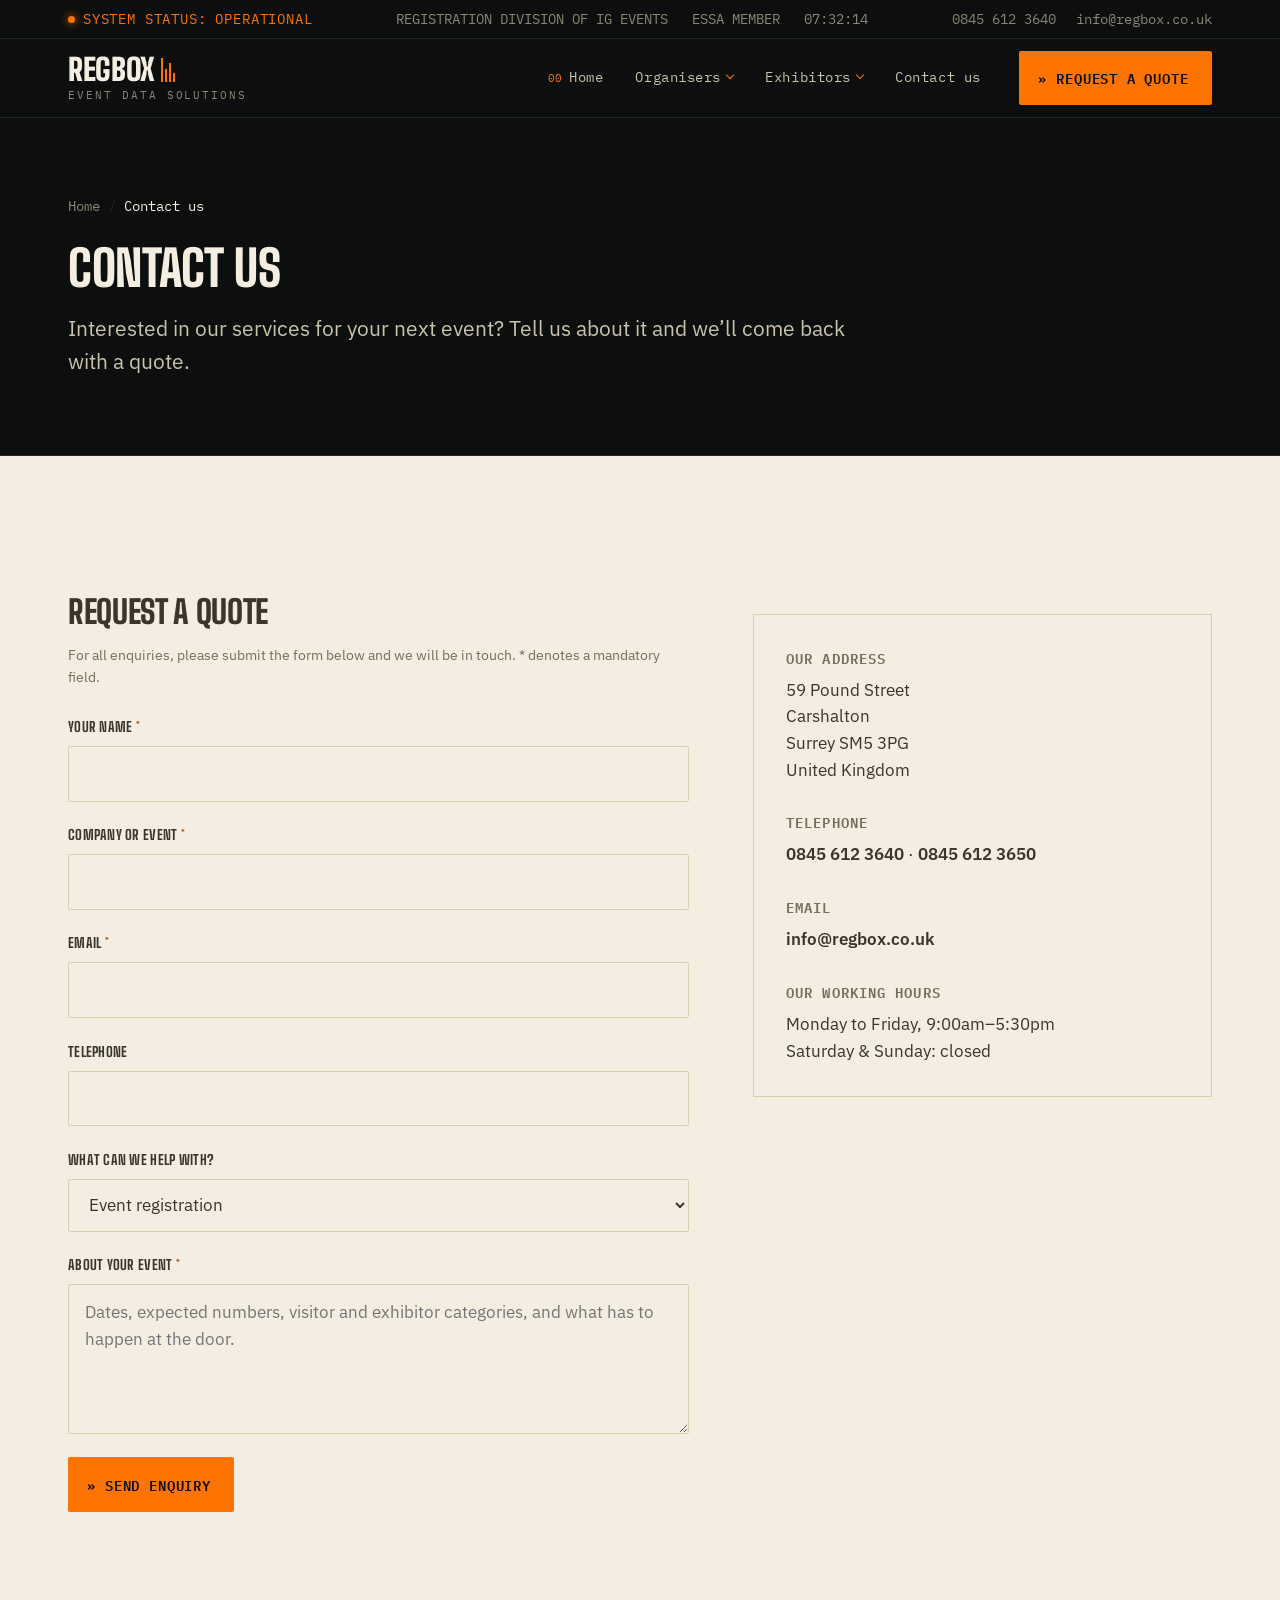
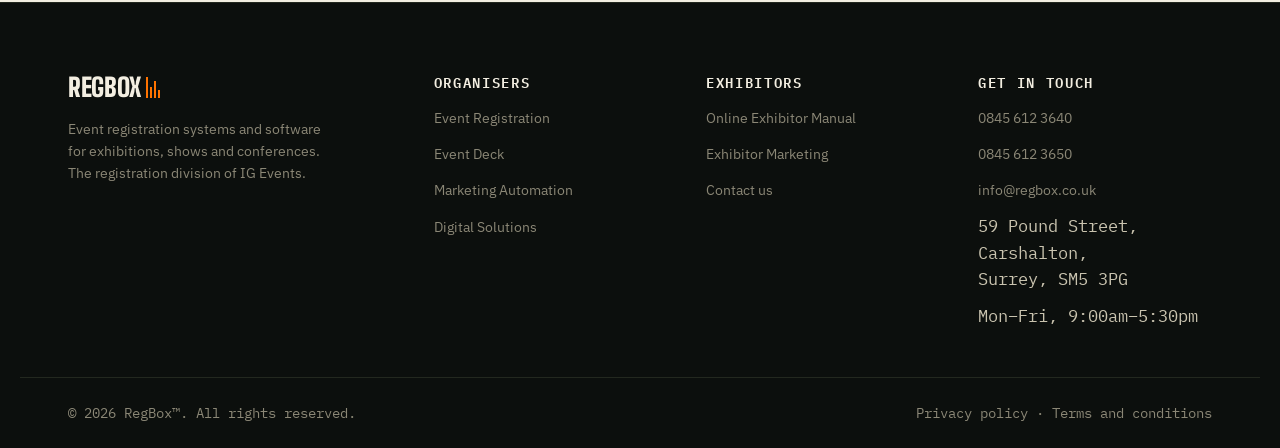
==== commit de4cefd6: "Fix invisible campaign builder: contrast, JS-gated reveal, phone overflow Three defects that could e" ====
--- a/contact-us/index.html
+++ b/contact-us/index.html
@@ -23,7 +23,8 @@
 <link rel="preconnect" href="https://fonts.googleapis.com">
 <link rel="preconnect" href="https://fonts.gstatic.com" crossorigin>
 <link href="https://fonts.googleapis.com/css2?family=Big+Shoulders:wght@500;700;800;900&family=IBM+Plex+Mono:wght@400;500;600&family=IBM+Plex+Sans:wght@400;500;600;700&display=swap" rel="stylesheet">
-<link rel="stylesheet" href="../assets/css/style.css?v=9">
+<script>document.documentElement.classList.add("js")</script>
+<link rel="stylesheet" href="../assets/css/style.css?v=11">
 
 <script type="application/ld+json">{"@context":"https://schema.org","@type":"Organization","name":"RegBox","alternateName":"RegBox™","url":"https://www.regbox.co.uk/","description":"Event registration systems, onsite badging, exhibitor manuals and event data solutions for UK exhibitions, shows and conferences.","telephone":"+44-845-612-3640","email":"info@regbox.co.uk","address":{"@type":"PostalAddress","streetAddress":"59 Pound Street","addressLocality":"Carshalton","addressRegion":"Surrey","postalCode":"SM5 3PG","addressCountry":"GB"},"parentOrganization":{"@type":"Organization","name":"IG Events"},"memberOf":{"@type":"Organization","name":"ESSA — Event Supplier and Services Association"}}</script>
 <script type="application/ld+json">{"@context":"https://schema.org","@type":"BreadcrumbList","itemListElement":[{"@type":"ListItem","position":1,"name":"Home","item":"https://www.regbox.co.uk/"},{"@type":"ListItem","position":2,"name":"Contact us","item":"https://www.regbox.co.uk/contact-us/"}]}</script>
@@ -212,6 +213,6 @@
   </div>
 </footer>
 
-<script src="../assets/js/site.js?v=9" defer></script>
+<script src="../assets/js/site.js?v=11" defer></script>
 </body>
 </html>
--- a/assets/css/style.css
+++ b/assets/css/style.css
@@ -28,6 +28,7 @@
   --ink: #0C0F0D;
   --ink-2: #171B18;        /* panel tone one step up from the ground, on dark */
   --ink-3: #23281F;        /* hairline / row-divider tone on dark */
+  --line-on-ink: #666A5C;  /* strokes that must be seen (diagram connectors, outlines): 3.1:1 on ink-2 */
   --paper: #F3EEE1;
   --paper-2: #E7DFC9;      /* ticket-stock shade for alternating rows, on light */
   --line-paper: #D9CFB2;
@@ -365,8 +366,11 @@
 .deck__chart .s2 { stroke: var(--paper); stroke-dasharray: 5 3; opacity: .55; transition: opacity .3s var(--ease); }
 .deck__chart .s3 { stroke: var(--muted-on-ink); stroke-dasharray: 1 3; stroke-linecap: round; transition: opacity .3s var(--ease); }
 .deck__chart .s1.is-off, .deck__chart .s2.is-off, .deck__chart .s3.is-off { opacity: 0; }
-.deck__chart .s1 { stroke-dasharray: 900; stroke-dashoffset: 900; transition: stroke-dashoffset 1.1s var(--ease) .3s, opacity .3s var(--ease); }
-.deck.is-in .deck__chart .s1 { stroke-dashoffset: 0; }
+/* Same rule as .ftree: drawn-in by default, only held back (fully dashed
+   out) while JS is confirmed running and the deck has not scrolled into
+   view — otherwise a failed reveal leaves the main trend line missing. */
+.deck__chart .s1 { stroke-dasharray: 900; stroke-dashoffset: 0; transition: stroke-dashoffset 1.1s var(--ease) .3s, opacity .3s var(--ease); }
+.js .deck:not(.is-in) .deck__chart .s1 { stroke-dashoffset: 900; }
 
 .deck__chart .bar { fill: var(--signal); transition: fill .15s var(--ease); }
 .deck__chart .bar:hover { fill: var(--signal-hover); }
@@ -399,40 +403,52 @@
 .ftree, .ftree ul { list-style: none; margin: 0; padding: 0; }
 .ftree {
   margin-top: 2rem; text-align: center; overflow-x: auto; padding-bottom: .5rem;
-  opacity: 0; transform: translateY(10px);
   transition: opacity .6s var(--ease), transform .6s var(--ease);
 }
-.deck.is-in .ftree { opacity: 1; transform: none; }
+/* Visible by default; only hidden-until-revealed once JS has confirmed it
+   is running (the inline `js` class on <html>) and the deck has not yet
+   scrolled into view. The entrance used to be opacity:0 unconditionally,
+   so anything that stopped the reveal script firing — script blocked or
+   erroring, an observer that never reports — left the whole builder
+   invisible with no way back. Now the worst case is "no entrance animation". */
+.js .deck:not(.is-in) .ftree { opacity: 0; transform: translateY(10px); }
 .ftree ul { padding-top: 28px; position: relative; display: flex; justify-content: center; }
 .ftree li {
   display: flex; flex-direction: column; align-items: center;
   list-style-type: none; position: relative; padding: 28px 8px 0 8px;
 }
+/* Strokes use --line-on-ink, not --ink-3. --ink-3 is a hairline for dividers
+   between rows (1.16:1 on the --ink-2 panel) — fine there, but as the
+   connectors and node outlines of a diagram it made the tree effectively
+   invisible. --line-on-ink is 3.1:1, the WCAG minimum for graphics. */
 .ftree li::before, .ftree li::after {
   content: ""; position: absolute; top: 0; right: 50%;
-  border-top: 1px solid var(--ink-3); width: 50%; height: 28px;
-}
-.ftree li::after { right: auto; left: 50%; border-left: 1px solid var(--ink-3); }
+  border-top: 1px solid var(--line-on-ink); width: 50%; height: 28px;
+}
+.ftree li::after { right: auto; left: 50%; border-left: 1px solid var(--line-on-ink); }
 .ftree li:only-child::after, .ftree li:only-child::before { display: none; }
 .ftree li:only-child { padding-top: 0; }
 .ftree li:first-child::before, .ftree li:last-child::after { border: 0 none; }
-.ftree li:last-child::before { border-right: 1px solid var(--ink-3); }
+.ftree li:last-child::before { border-right: 1px solid var(--line-on-ink); }
 .ftree ul ul::before {
   content: ""; position: absolute; top: 0; left: 50%;
-  border-left: 1px solid var(--ink-3); width: 0; height: 28px;
+  border-left: 1px solid var(--line-on-ink); width: 0; height: 28px;
 }
 
 .fnode {
   display: inline-flex; flex-direction: column; gap: .25rem;
   min-width: 168px; max-width: 208px;
-  background: var(--ink); border: 1px solid var(--ink-3);
+  background: var(--ink); border: 1px solid var(--line-on-ink);
   padding: .7rem .9rem; text-align: left;
   transition: opacity .25s var(--ease);
 }
 .fnode__type { font-family: var(--mono); font-size: .66rem; letter-spacing: .1em; text-transform: uppercase; color: var(--muted-on-ink); display: flex; align-items: center; gap: .4rem; }
 .fnode__type::before { content: ""; width: 12px; height: 0; border-top-width: 2px; border-top-style: solid; display: inline-block; }
 .fnode__label { font-size: var(--step--1); color: var(--paper); line-height: 1.35; }
-.fnode[data-type="trigger"] { background: var(--ink-2); }
+/* The entry point. Previously --ink-2, identical to the panel behind it, so
+   with a hairline border it disappeared; an orange outline marks where the
+   flow starts. */
+.fnode[data-type="trigger"] { background: var(--ink); border-color: var(--signal); }
 .fnode[data-type="trigger"] .fnode__type { color: var(--signal); }
 .fnode[data-type="trigger"] .fnode__type::before { border-color: var(--signal); }
 .fnode[data-type="decision"] .fnode__type { color: var(--signal); }
@@ -442,7 +458,7 @@
 .fnode.is-off { opacity: .2; }
 .fnode--wait {
   display: inline-block; min-width: 0; max-width: none;
-  border: 1px dashed var(--ink-3); border-radius: 999px; background: none;
+  border: 1px dashed var(--line-on-ink); border-radius: 999px; background: none;
   padding: .35rem .9rem;
 }
 .fnode--wait .fnode__label { font-family: var(--mono); font-size: .68rem; color: var(--muted-on-ink); letter-spacing: .04em; }
@@ -495,7 +511,13 @@
   .ftree ul { flex-direction: column; padding-top: 0; align-items: flex-start; }
   .ftree li { align-items: flex-start; padding: 0 0 0 1.1rem; margin-top: .85rem; }
   .ftree li::before, .ftree li::after, .ftree ul ul::before { display: none; }
-  .ftree li ul { border-left: 1px solid var(--ink-3); margin-left: .55rem; padding-left: 0; }
+  .ftree li ul { border-left: 1px solid var(--line-on-ink); margin-left: .55rem; padding-left: 0; }
+  /* Each nesting level adds indent, so by the third level the 168px node
+     minimum no longer fits the panel and the deepest nodes ran off the
+     right edge (and the tree grew its own horizontal scrollbar). Nodes may
+     shrink and wrap their label instead. */
+  .ftree li, .ftree ul { min-width: 0; max-width: 100%; }
+  .fnode { min-width: 0; max-width: 100%; }
   .mock { grid-template-columns: 1fr; }
 }
 
